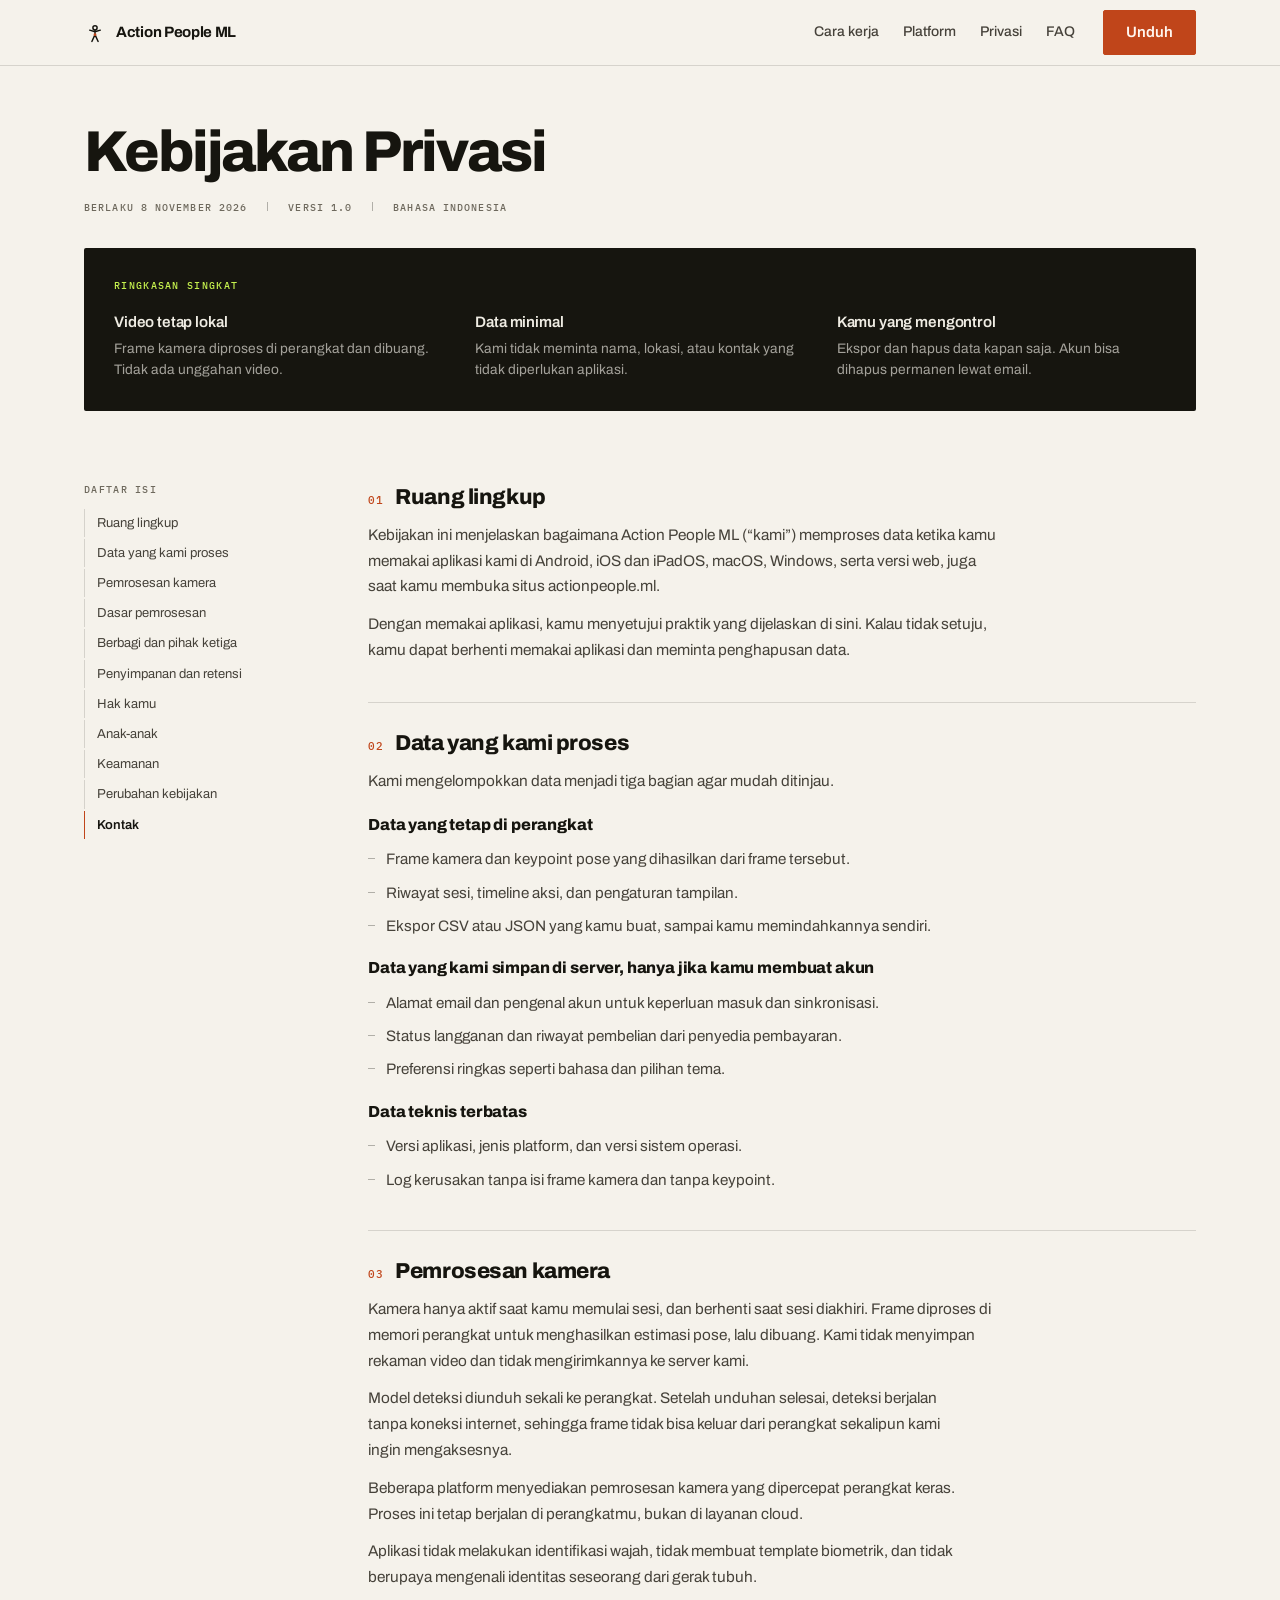
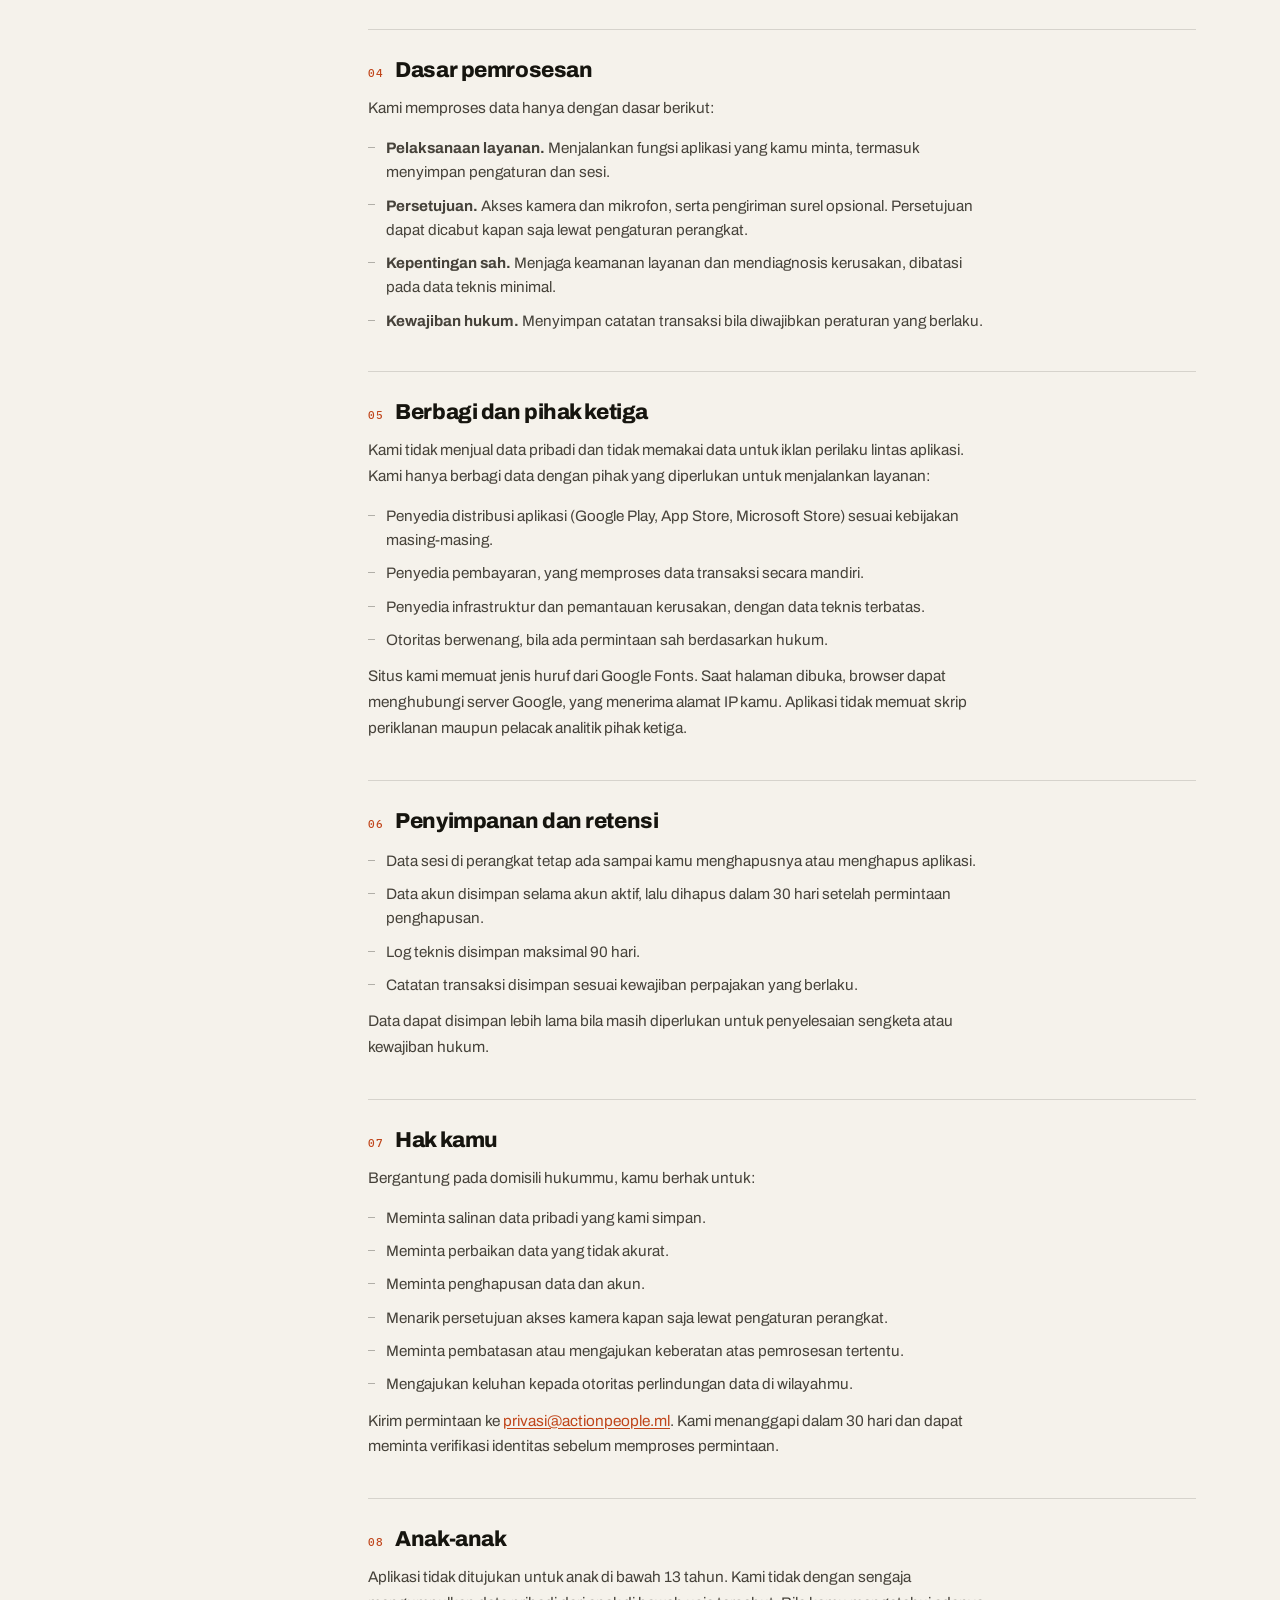
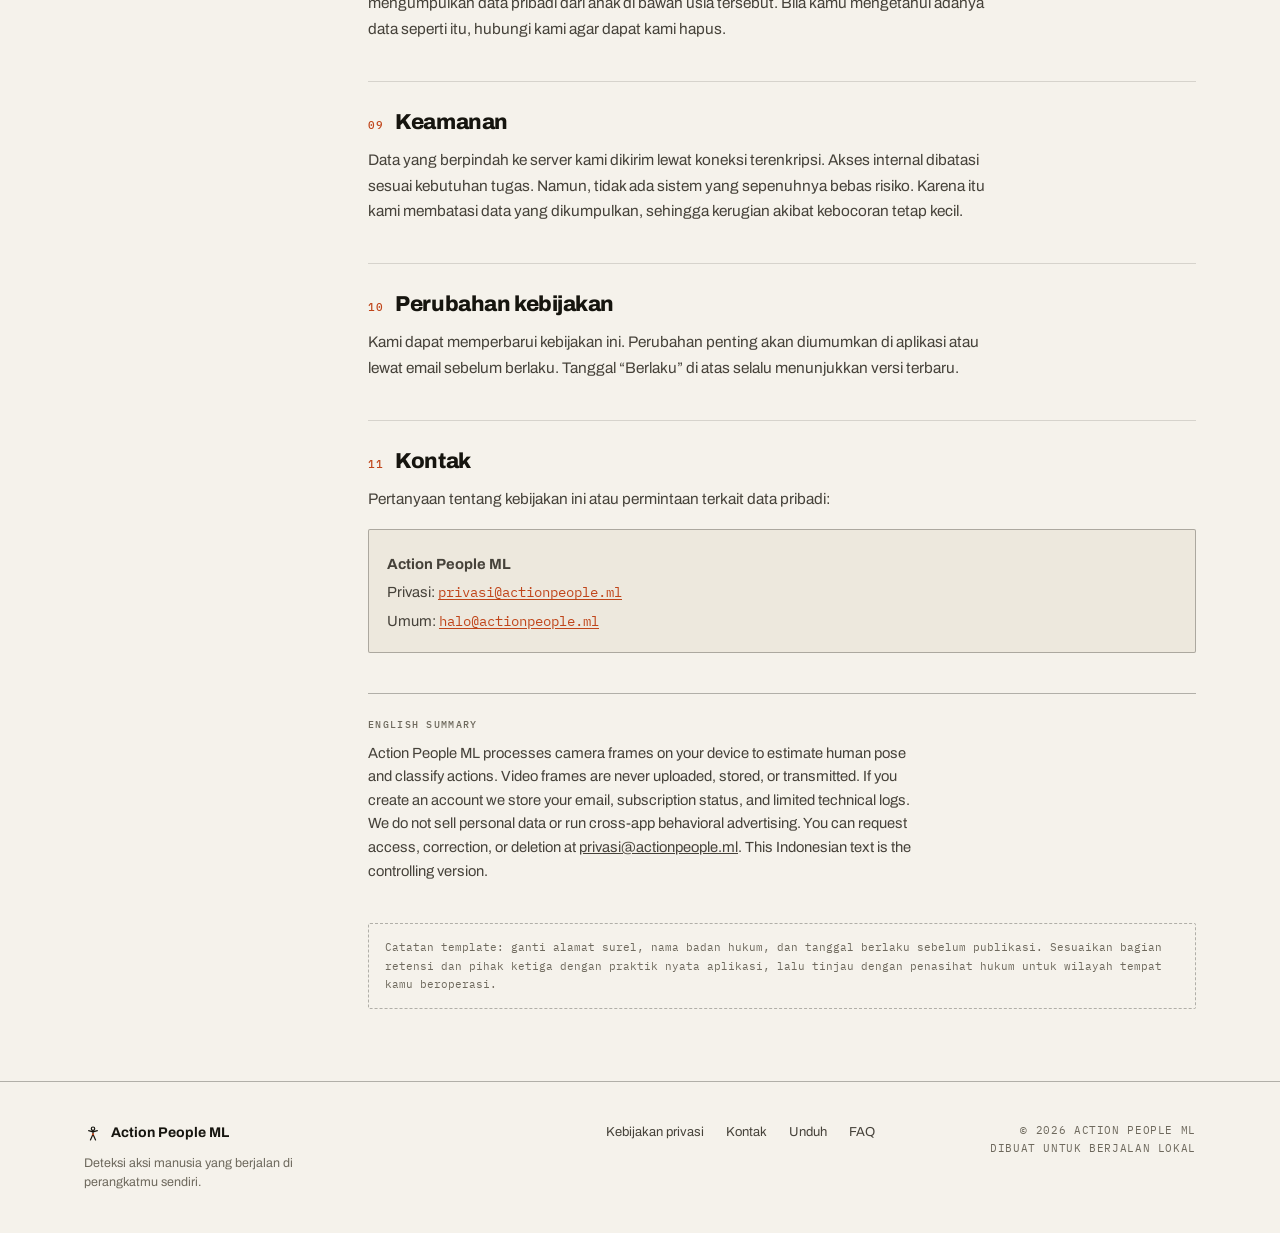
==== privacy.html @ 549099e1 "Add Action People ML landing page and privacy policy Static site with an interactive pose-detection " ====
<!DOCTYPE html>
<html lang="id">
<head>
<meta charset="utf-8">
<meta name="viewport" content="width=device-width, initial-scale=1, viewport-fit=cover">
<title>Kebijakan Privasi — Action People ML</title>
<meta name="description" content="Kebijakan privasi Action People ML: video kamera diproses di perangkat, tidak diunggah. Penjelasan lengkap data yang dikumpulkan, dasar pemrosesan, dan hak Anda.">
<meta name="theme-color" content="#f5f2eb">
<meta property="og:type" content="article">
<meta property="og:title" content="Kebijakan Privasi — Action People ML">
<meta property="og:description" content="Video kamera diproses di perangkat, tidak diunggah. Penjelasan lengkap data yang dikumpulkan dan hak Anda.">
<meta property="og:url" content="https://actionpeople.ml/privacy.html">
<link rel="icon" href="assets/mark.svg" type="image/svg+xml">
<link rel="preconnect" href="https://fonts.googleapis.com">
<link rel="preconnect" href="https://fonts.gstatic.com" crossorigin>
<link href="https://fonts.googleapis.com/css2?family=Archivo:wght@400;500;600;700;800&family=IBM+Plex+Mono:wght@400;500&display=swap" rel="stylesheet">
<link rel="stylesheet" href="assets/styles.css">
</head>
<body>

<a class="skip" href="#main">Lompat ke konten</a>

<header class="site-head">
  <div class="container head-inner">
    <a class="brand" href="./">
      <img src="assets/mark.svg" alt="" width="22" height="22">
      Action People ML
    </a>
    <nav class="site-nav" aria-label="Navigasi utama">
      <a href="index.html#cara-kerja">Cara kerja</a>
      <a href="index.html#platform">Platform</a>
      <a href="privacy.html" aria-current="page">Privasi</a>
      <a href="index.html#faq">FAQ</a>
    </nav>
    <a class="btn btn-primary head-cta" href="index.html#platform">Unduh</a>
  </div>
</header>

<main id="main">
  <div class="container doc">

    <div class="doc-head">
      <h1>Kebijakan Privasi</h1>
      <p class="doc-meta">
        <span>Berlaku 8 November 2026</span>
        <span>Versi 1.0</span>
        <span>Bahasa Indonesia</span>
      </p>
    </div>

    <div class="summary">
      <h2>Ringkasan singkat</h2>
      <ul>
        <li>
          <strong>Video tetap lokal</strong>
          <p>Frame kamera diproses di perangkat dan dibuang. Tidak ada unggahan video.</p>
        </li>
        <li>
          <strong>Data minimal</strong>
          <p>Kami tidak meminta nama, lokasi, atau kontak yang tidak diperlukan aplikasi.</p>
        </li>
        <li>
          <strong>Kamu yang mengontrol</strong>
          <p>Ekspor dan hapus data kapan saja. Akun bisa dihapus permanen lewat email.</p>
        </li>
      </ul>
    </div>

    <div class="doc-grid">

      <nav class="toc" aria-label="Daftar isi">
        <h2>Daftar isi</h2>
        <ol>
          <li><a href="#ruang-lingkup">Ruang lingkup</a></li>
          <li><a href="#data">Data yang kami proses</a></li>
          <li><a href="#kamera">Pemrosesan kamera</a></li>
          <li><a href="#dasar">Dasar pemrosesan</a></li>
          <li><a href="#berbagi">Berbagi dan pihak ketiga</a></li>
          <li><a href="#penyimpanan">Penyimpanan dan retensi</a></li>
          <li><a href="#hak">Hak kamu</a></li>
          <li><a href="#anak">Anak-anak</a></li>
          <li><a href="#keamanan">Keamanan</a></li>
          <li><a href="#perubahan">Perubahan kebijakan</a></li>
          <li><a href="#kontak">Kontak</a></li>
        </ol>
      </nav>

      <article class="policy">

        <section class="policy-sec" id="ruang-lingkup">
          <h2><span class="n">01</span> Ruang lingkup</h2>
          <p>
            Kebijakan ini menjelaskan bagaimana Action People ML (&ldquo;kami&rdquo;)
            memproses data ketika kamu memakai aplikasi kami di Android, iOS dan
            iPadOS, macOS, Windows, serta versi web, juga saat kamu membuka situs
            actionpeople.ml.
          </p>
          <p>
            Dengan memakai aplikasi, kamu menyetujui praktik yang dijelaskan di sini.
            Kalau tidak setuju, kamu dapat berhenti memakai aplikasi dan meminta
            penghapusan data.
          </p>
        </section>

        <section class="policy-sec" id="data">
          <h2><span class="n">02</span> Data yang kami proses</h2>
          <p>Kami mengelompokkan data menjadi tiga bagian agar mudah ditinjau.</p>

          <h3>Data yang tetap di perangkat</h3>
          <ul>
            <li>Frame kamera dan keypoint pose yang dihasilkan dari frame tersebut.</li>
            <li>Riwayat sesi, timeline aksi, dan pengaturan tampilan.</li>
            <li>Ekspor CSV atau JSON yang kamu buat, sampai kamu memindahkannya sendiri.</li>
          </ul>

          <h3>Data yang kami simpan di server, hanya jika kamu membuat akun</h3>
          <ul>
            <li>Alamat email dan pengenal akun untuk keperluan masuk dan sinkronisasi.</li>
            <li>Status langganan dan riwayat pembelian dari penyedia pembayaran.</li>
            <li>Preferensi ringkas seperti bahasa dan pilihan tema.</li>
          </ul>

          <h3>Data teknis terbatas</h3>
          <ul>
            <li>Versi aplikasi, jenis platform, dan versi sistem operasi.</li>
            <li>Log kerusakan tanpa isi frame kamera dan tanpa keypoint.</li>
          </ul>
        </section>

        <section class="policy-sec" id="kamera">
          <h2><span class="n">03</span> Pemrosesan kamera</h2>
          <p>
            Kamera hanya aktif saat kamu memulai sesi, dan berhenti saat sesi
            diakhiri. Frame diproses di memori perangkat untuk menghasilkan
            estimasi pose, lalu dibuang. Kami tidak menyimpan rekaman video dan
            tidak mengirimkannya ke server kami.
          </p>
          <p>
            Model deteksi diunduh sekali ke perangkat. Setelah unduhan selesai,
            deteksi berjalan tanpa koneksi internet, sehingga frame tidak bisa
            keluar dari perangkat sekalipun kami ingin mengaksesnya.
          </p>
          <p>
            Beberapa platform menyediakan pemrosesan kamera yang dipercepat
            perangkat keras. Proses ini tetap berjalan di perangkatmu, bukan di
            layanan cloud.
          </p>
          <p>
            Aplikasi tidak melakukan identifikasi wajah, tidak membuat template
            biometrik, dan tidak berupaya mengenali identitas seseorang dari gerak
            tubuh.
          </p>
        </section>

        <section class="policy-sec" id="dasar">
          <h2><span class="n">04</span> Dasar pemrosesan</h2>
          <p>Kami memproses data hanya dengan dasar berikut:</p>
          <ul>
            <li><strong>Pelaksanaan layanan.</strong> Menjalankan fungsi aplikasi yang kamu minta, termasuk menyimpan pengaturan dan sesi.</li>
            <li><strong>Persetujuan.</strong> Akses kamera dan mikrofon, serta pengiriman surel opsional. Persetujuan dapat dicabut kapan saja lewat pengaturan perangkat.</li>
            <li><strong>Kepentingan sah.</strong> Menjaga keamanan layanan dan mendiagnosis kerusakan, dibatasi pada data teknis minimal.</li>
            <li><strong>Kewajiban hukum.</strong> Menyimpan catatan transaksi bila diwajibkan peraturan yang berlaku.</li>
          </ul>
        </section>

        <section class="policy-sec" id="berbagi">
          <h2><span class="n">05</span> Berbagi dan pihak ketiga</h2>
          <p>
            Kami tidak menjual data pribadi dan tidak memakai data untuk iklan
            perilaku lintas aplikasi. Kami hanya berbagi data dengan pihak yang
            diperlukan untuk menjalankan layanan:
          </p>
          <ul>
            <li>Penyedia distribusi aplikasi (Google Play, App Store, Microsoft Store) sesuai kebijakan masing-masing.</li>
            <li>Penyedia pembayaran, yang memproses data transaksi secara mandiri.</li>
            <li>Penyedia infrastruktur dan pemantauan kerusakan, dengan data teknis terbatas.</li>
            <li>Otoritas berwenang, bila ada permintaan sah berdasarkan hukum.</li>
          </ul>
          <p>
            Situs kami memuat jenis huruf dari Google Fonts. Saat halaman dibuka,
            browser dapat menghubungi server Google, yang menerima alamat IP kamu.
            Aplikasi tidak memuat skrip periklanan maupun pelacak analitik pihak ketiga.
          </p>
        </section>

        <section class="policy-sec" id="penyimpanan">
          <h2><span class="n">06</span> Penyimpanan dan retensi</h2>
          <ul>
            <li>Data sesi di perangkat tetap ada sampai kamu menghapusnya atau menghapus aplikasi.</li>
            <li>Data akun disimpan selama akun aktif, lalu dihapus dalam 30 hari setelah permintaan penghapusan.</li>
            <li>Log teknis disimpan maksimal 90 hari.</li>
            <li>Catatan transaksi disimpan sesuai kewajiban perpajakan yang berlaku.</li>
          </ul>
          <p>
            Data dapat disimpan lebih lama bila masih diperlukan untuk penyelesaian
            sengketa atau kewajiban hukum.
          </p>
        </section>

        <section class="policy-sec" id="hak">
          <h2><span class="n">07</span> Hak kamu</h2>
          <p>Bergantung pada domisili hukummu, kamu berhak untuk:</p>
          <ul>
            <li>Meminta salinan data pribadi yang kami simpan.</li>
            <li>Meminta perbaikan data yang tidak akurat.</li>
            <li>Meminta penghapusan data dan akun.</li>
            <li>Menarik persetujuan akses kamera kapan saja lewat pengaturan perangkat.</li>
            <li>Meminta pembatasan atau mengajukan keberatan atas pemrosesan tertentu.</li>
            <li>Mengajukan keluhan kepada otoritas perlindungan data di wilayahmu.</li>
          </ul>
          <p>
            Kirim permintaan ke <a href="mailto:privasi@actionpeople.ml">privasi@actionpeople.ml</a>.
            Kami menanggapi dalam 30 hari dan dapat meminta verifikasi identitas
            sebelum memproses permintaan.
          </p>
        </section>

        <section class="policy-sec" id="anak">
          <h2><span class="n">08</span> Anak-anak</h2>
          <p>
            Aplikasi tidak ditujukan untuk anak di bawah 13 tahun. Kami tidak
            dengan sengaja mengumpulkan data pribadi dari anak di bawah usia
            tersebut. Bila kamu mengetahui adanya data seperti itu, hubungi kami
            agar dapat kami hapus.
          </p>
        </section>

        <section class="policy-sec" id="keamanan">
          <h2><span class="n">09</span> Keamanan</h2>
          <p>
            Data yang berpindah ke server kami dikirim lewat koneksi terenkripsi.
            Akses internal dibatasi sesuai kebutuhan tugas. Namun, tidak ada sistem
            yang sepenuhnya bebas risiko. Karena itu kami membatasi data yang
            dikumpulkan, sehingga kerugian akibat kebocoran tetap kecil.
          </p>
        </section>

        <section class="policy-sec" id="perubahan">
          <h2><span class="n">10</span> Perubahan kebijakan</h2>
          <p>
            Kami dapat memperbarui kebijakan ini. Perubahan penting akan
            diumumkan di aplikasi atau lewat email sebelum berlaku. Tanggal
            &ldquo;Berlaku&rdquo; di atas selalu menunjukkan versi terbaru.
          </p>
        </section>

        <section class="policy-sec" id="kontak">
          <h2><span class="n">11</span> Kontak</h2>
          <p>Pertanyaan tentang kebijakan ini atau permintaan terkait data pribadi:</p>
          <div class="contact-box">
            <p><strong>Action People ML</strong></p>
            <p>Privasi: <a href="mailto:privasi@actionpeople.ml">privasi@actionpeople.ml</a></p>
            <p>Umum: <a href="mailto:halo@actionpeople.ml">halo@actionpeople.ml</a></p>
          </div>
        </section>

        <div class="en-summary">
          <h2>English summary</h2>
          <p>
            Action People ML processes camera frames on your device to estimate
            human pose and classify actions. Video frames are never uploaded,
            stored, or transmitted. If you create an account we store your email,
            subscription status, and limited technical logs. We do not sell personal
            data or run cross-app behavioral advertising. You can request access,
            correction, or deletion at
            <a href="mailto:privasi@actionpeople.ml">privasi@actionpeople.ml</a>.
            This Indonesian text is the controlling version.
          </p>
        </div>

        <p class="doc-note">
          Catatan template: ganti alamat surel, nama badan hukum, dan tanggal
          berlaku sebelum publikasi. Sesuaikan bagian retensi dan pihak ketiga
          dengan praktik nyata aplikasi, lalu tinjau dengan penasihat hukum untuk
          wilayah tempat kamu beroperasi.
        </p>

      </article>
    </div>
  </div>
</main>

<footer class="site-foot">
  <div class="container foot-grid">
    <div>
      <a class="foot-brand" href="./">
        <img src="assets/mark.svg" alt="" width="18" height="18">
        Action People ML
      </a>
      <p class="foot-note">Deteksi aksi manusia yang berjalan di perangkatmu sendiri.</p>
    </div>

    <nav class="foot-links" aria-label="Navigasi kaki halaman">
      <a href="privacy.html">Kebijakan privasi</a>
      <a href="privacy.html#kontak">Kontak</a>
      <a href="index.html#platform">Unduh</a>
      <a href="index.html#faq">FAQ</a>
    </nav>

    <p class="foot-meta">
      &copy; <span id="year">2026</span> Action People ML<br>
      Dibuat untuk berjalan lokal
    </p>
  </div>
</footer>

<script>document.getElementById("year").textContent = new Date().getFullYear();</script>
<script src="assets/store-links.js"></script>
<script src="assets/app.js"></script>
</body>
</html>
---- assets/styles.css ----
:root {
  --paper: #f5f2eb;
  --paper-2: #ede8dd;
  --ink: #16150f;
  --ink-2: #46423a;
  --muted: #6e695d;
  --line: rgba(22, 21, 15, 0.14);
  --line-2: rgba(22, 21, 15, 0.3);
  --accent: #c0451a;
  --accent-hover: #a63a13;
  --on-accent: #fff6ef;
  --panel: #12120e;
  --panel-2: #191913;
  --panel-line: rgba(245, 242, 235, 0.16);
  --panel-text: #efece3;
  --panel-muted: rgba(239, 236, 227, 0.62);
  --lime: #c6f24e;
  --gutter: clamp(20px, 5vw, 64px);
  --radius: 2px;
  --sans: "Archivo", "Helvetica Neue", Arial, system-ui, sans-serif;
  --mono: "IBM Plex Mono", ui-monospace, SFMono-Regular, Menlo, monospace;
  --ease: cubic-bezier(0.16, 1, 0.3, 1);
  --head-h: 65px;
}

*,
*::before,
*::after {
  box-sizing: border-box;
}

* {
  margin: 0;
}

html {
  -webkit-text-size-adjust: 100%;
  scroll-behavior: smooth;
}

body {
  background: var(--paper);
  color: var(--ink);
  font-family: var(--sans);
  font-size: 16px;
  line-height: 1.55;
  -webkit-font-smoothing: antialiased;
  text-rendering: optimizeLegibility;
}

img,
svg {
  display: block;
  max-width: 100%;
}

a {
  color: inherit;
}

button {
  font: inherit;
  color: inherit;
  background: none;
  border: 0;
  cursor: pointer;
}

ul,
ol {
  list-style: none;
  padding: 0;
}

h1,
h2,
h3 {
  font-weight: 800;
  letter-spacing: -0.03em;
  line-height: 1.04;
  text-wrap: balance;
}

p {
  text-wrap: pretty;
}

:focus-visible {
  outline: 2px dashed var(--accent);
  outline-offset: 3px;
  border-radius: 1px;
}

::selection {
  background: var(--accent);
  color: var(--on-accent);
}

[id] {
  scroll-margin-top: calc(var(--head-h) + 24px);
}

.sr-only {
  position: absolute;
  width: 1px;
  height: 1px;
  padding: 0;
  overflow: hidden;
  clip: rect(0 0 0 0);
  white-space: nowrap;
  border: 0;
}

.mono {
  font-family: var(--mono);
}

.muted {
  color: var(--muted);
}

.container {
  width: 100%;
  max-width: 1240px;
  margin-inline: auto;
  padding-inline: var(--gutter);
}

.skip {
  position: absolute;
  left: 12px;
  top: -64px;
  z-index: 100;
  padding: 10px 14px;
  background: var(--ink);
  color: var(--paper);
  font: 500 12px/1 var(--mono);
  text-decoration: none;
  transition: top 0.2s var(--ease);
}

.skip:focus-visible {
  top: 12px;
  outline-color: var(--lime);
}

.site-head {
  position: sticky;
  top: 0;
  z-index: 40;
  background: rgba(245, 242, 235, 0.94);
  border-bottom: 1px solid var(--line);
  backdrop-filter: blur(10px);
}

.head-inner {
  display: flex;
  align-items: center;
  gap: 28px;
  min-height: var(--head-h);
}

.brand {
  display: inline-flex;
  align-items: center;
  gap: 10px;
  font-size: 15px;
  font-weight: 700;
  letter-spacing: -0.02em;
  text-decoration: none;
  white-space: nowrap;
}

.brand img,
.brand svg {
  width: 22px;
  height: 22px;
}

.site-nav {
  display: flex;
  align-items: center;
  gap: 24px;
  margin-left: auto;
}

.site-nav a {
  font-size: 14px;
  font-weight: 500;
  color: var(--ink-2);
  text-decoration: none;
  padding-block: 6px;
  border-bottom: 1px solid transparent;
  transition: color 0.18s var(--ease), border-color 0.18s var(--ease);
}

.site-nav a:hover {
  color: var(--ink);
  border-color: var(--ink);
}

.head-cta {
  font-size: 14px;
  padding: 10px 16px;
}

.btn {
  display: inline-flex;
  align-items: center;
  justify-content: center;
  gap: 10px;
  padding: 14px 22px;
  border: 1px solid transparent;
  border-radius: var(--radius);
  font: 600 15px/1 var(--sans);
  text-decoration: none;
  transition: background 0.18s var(--ease), color 0.18s var(--ease),
    border-color 0.18s var(--ease), transform 0.18s var(--ease);
}

.btn:active {
  transform: translateY(1px);
}

.btn-primary {
  background: var(--accent);
  border-color: var(--accent);
  color: var(--on-accent);
}

.btn-primary:hover {
  background: var(--accent-hover);
  border-color: var(--accent-hover);
}

.btn-ghost {
  border-color: var(--line-2);
  color: var(--ink);
}

.btn-ghost:hover {
  border-color: var(--ink);
  background: rgba(22, 21, 15, 0.04);
}

.btn-ghost-inv {
  border-color: rgba(245, 242, 235, 0.32);
  color: var(--panel-text);
}

.btn-ghost-inv:hover {
  border-color: var(--panel-text);
  background: rgba(245, 242, 235, 0.08);
}

.btn-lg {
  padding: 16px 26px;
}

.hero {
  position: relative;
  padding-block: clamp(28px, 3.4vw, 44px) clamp(64px, 9vw, 116px);
  overflow: hidden;
}

.hero::before {
  content: "";
  position: absolute;
  inset: 0 0 auto;
  height: 560px;
  pointer-events: none;
  background-image: linear-gradient(to right, var(--line) 1px, transparent 1px),
    linear-gradient(to bottom, var(--line) 1px, transparent 1px);
  background-size: 36px 36px;
  opacity: 0.55;
  -webkit-mask-image: linear-gradient(to bottom, #000 8%, transparent 92%);
  mask-image: linear-gradient(to bottom, #000 8%, transparent 92%);
}

.hero > .container {
  position: relative;
  z-index: 1;
}

.spec {
  display: flex;
  flex-wrap: wrap;
  gap: 6px 18px;
  padding-bottom: 16px;
  margin-bottom: clamp(28px, 4vw, 48px);
  border-bottom: 1px solid var(--line-2);
  font: 500 10.5px/1.6 var(--mono);
  letter-spacing: 0.13em;
  text-transform: uppercase;
  color: var(--muted);
}

.spec span {
  display: inline-flex;
  align-items: center;
  gap: 18px;
}

.spec span + span::before {
  content: "";
  width: 1px;
  height: 10px;
  background: var(--line-2);
}

.hero-grid {
  display: grid;
  grid-template-columns: minmax(0, 1.04fr) minmax(0, 0.96fr);
  gap: clamp(32px, 5vw, 72px);
  align-items: start;
}

.hero-copy h1 {
  font-size: clamp(2.15rem, 5.1vw, 3.85rem);
  line-height: 1.02;
  letter-spacing: -0.035em;
  max-width: 15ch;
}

.hero-copy h1 .accent {
  color: var(--accent);
}

.lede {
  margin-top: 26px;
  max-width: 44ch;
  font-size: 1.06rem;
  line-height: 1.6;
  color: var(--ink-2);
}

.hero-actions {
  display: flex;
  flex-wrap: wrap;
  gap: 12px;
  margin-top: 32px;
}

.hero-facts {
  display: grid;
  grid-template-columns: repeat(3, minmax(0, 1fr));
  gap: 16px;
  margin-top: 44px;
  padding-top: 18px;
  border-top: 1px solid var(--line-2);
}

.hero-facts dt {
  font: 500 10px/1.4 var(--mono);
  letter-spacing: 0.12em;
  text-transform: uppercase;
  color: var(--muted);
}

.hero-facts dd {
  margin: 7px 0 0;
  font: 500 13px/1.3 var(--mono);
  color: var(--ink);
}

.demo {
  position: relative;
}

.demo-controls {
  display: flex;
  flex-wrap: wrap;
  align-items: center;
  gap: 10px 14px;
  margin-bottom: 14px;
}

.demo-controls > span {
  font-size: 10px;
  font-weight: 500;
  letter-spacing: 0.12em;
  text-transform: uppercase;
  color: var(--muted);
}

.seg {
  display: flex;
  border: 1px solid var(--line-2);
  border-radius: var(--radius);
  overflow: hidden;
  background: var(--paper-2);
}

.seg button {
  padding: 8px 11px;
  border-right: 1px solid var(--line-2);
  font: 500 11.5px/1 var(--mono);
  color: var(--ink-2);
  transition: background 0.16s var(--ease), color 0.16s var(--ease);
}

.seg button:last-child {
  border-right: 0;
}

.seg button:hover {
  background: rgba(22, 21, 15, 0.06);
  color: var(--ink);
}

.seg button[aria-pressed="true"] {
  background: var(--ink);
  color: var(--paper);
}

.seg button[aria-pressed="true"]:hover {
  background: var(--ink);
  color: var(--paper);
}

.detector {
  margin: 0;
  background: var(--panel);
  border: 1px solid var(--ink);
  border-radius: var(--radius);
  box-shadow: 12px 12px 0 rgba(22, 21, 15, 0.92);
  color: var(--panel-text);
  overflow: hidden;
}

.detector :focus-visible {
  outline-color: var(--lime);
}

.detector-head {
  display: flex;
  align-items: center;
  justify-content: space-between;
  gap: 12px;
  padding: 10px 12px;
  border-bottom: 1px solid var(--panel-line);
  font: 500 10px/1 var(--mono);
  letter-spacing: 0.07em;
  color: var(--panel-muted);
}

.live {
  display: inline-flex;
  align-items: center;
  gap: 6px;
  color: var(--lime);
}

.live i {
  width: 6px;
  height: 6px;
  border-radius: 50%;
  background: var(--lime);
  animation: live 2.6s var(--ease) infinite;
}

@keyframes live {
  0%,
  100% {
    opacity: 1;
    box-shadow: 0 0 0 0 rgba(198, 242, 78, 0.5);
  }
  50% {
    opacity: 0.55;
    box-shadow: 0 0 0 4px rgba(198, 242, 78, 0);
  }
}

.stage {
  position: relative;
  aspect-ratio: 16 / 9;
  background: #0b0b08;
  overflow: hidden;
}

.stage svg {
  width: 100%;
  height: 100%;
}

.stage text {
  font-family: var(--mono);
}

.corners {
  position: absolute;
  inset: 12px;
  pointer-events: none;
}

.corners::before,
.corners::after {
  content: "";
  position: absolute;
  width: 14px;
  height: 14px;
  border: 1px solid rgba(245, 242, 235, 0.32);
}

.corners::before {
  top: 0;
  left: 0;
  border-right: 0;
  border-bottom: 0;
}

.corners::after {
  bottom: 0;
  right: 0;
  border-left: 0;
  border-top: 0;
}

.scan {
  position: absolute;
  inset: 0;
  pointer-events: none;
  background: linear-gradient(
    to bottom,
    transparent 49.4%,
    rgba(198, 242, 78, 0.45) 50%,
    transparent 50.6%
  );
  transform: translateY(-100%);
  animation: scan 6s linear infinite;
}

@keyframes scan {
  to {
    transform: translateY(100%);
  }
}

.stage-time {
  position: absolute;
  right: 10px;
  bottom: 8px;
  font-size: 9.5px;
  letter-spacing: 0.06em;
  color: rgba(245, 242, 235, 0.5);
}

.pose-line {
  stroke: var(--lime);
  stroke-width: 0.55;
  stroke-linecap: round;
  opacity: 0.92;
}

.joint {
  fill: var(--lime);
  stroke: #0b0b08;
  stroke-width: 0.5;
  animation: joint 3.2s var(--ease) infinite;
}

@keyframes joint {
  0%,
  100% {
    opacity: 1;
  }
  50% {
    opacity: 0.62;
  }
}

.bbox {
  fill: none;
  stroke: rgba(245, 242, 235, 0.42);
  stroke-width: 0.35;
  stroke-dasharray: 2 1.6;
}

.chip-bg {
  fill: var(--lime);
}

.chip-tx {
  fill: #12120e;
  font-size: 3.05px;
  font-weight: 500;
  letter-spacing: 0.04em;
}

.detector-body {
  display: grid;
  grid-template-columns: 1.12fr 0.88fr;
  border-top: 1px solid var(--panel-line);
}

.dist {
  padding: 12px;
}

.dist > p,
.log > p {
  font-size: 9.5px;
  letter-spacing: 0.11em;
  text-transform: uppercase;
  color: var(--panel-muted);
  margin-bottom: 8px;
}

.dist ul {
  display: grid;
  gap: 5px;
}

.dist li {
  display: grid;
  grid-template-columns: 72px minmax(0, 1fr) 32px;
  align-items: center;
  gap: 8px;
  font: 400 10.5px/1 var(--mono);
  color: rgba(239, 236, 227, 0.82);
}

.d-bar {
  height: 4px;
  background: rgba(245, 242, 235, 0.12);
  border-radius: 1px;
  overflow: hidden;
}

.d-bar i {
  display: block;
  height: 100%;
  background: var(--lime);
  border-radius: 1px;
  transition: width 0.45s var(--ease);
}

.d-val {
  text-align: right;
  color: var(--panel-muted);
}

.log {
  padding: 12px;
  border-left: 1px solid var(--panel-line);
}

.log ol {
  display: grid;
}

.log li {
  display: grid;
  grid-template-columns: 42px minmax(0, 1fr) auto;
  gap: 8px;
  padding-block: 6px;
  border-bottom: 1px solid rgba(245, 242, 235, 0.07);
  font: 400 10px/1.3 var(--mono);
  color: var(--panel-muted);
}

.log li:last-child {
  border-bottom: 0;
}

.log li:first-child {
  color: var(--panel-text);
}

.log li:first-child .t {
  color: var(--lime);
}

.log .ev {
  color: var(--panel-text);
}

.detector-foot {
  display: flex;
  flex-wrap: wrap;
  justify-content: space-between;
  gap: 6px 14px;
  padding: 9px 12px;
  border-top: 1px solid var(--panel-line);
  font: 400 9.5px/1.3 var(--mono);
  letter-spacing: 0.06em;
  text-transform: uppercase;
  color: var(--panel-muted);
}

.section {
  padding-block: clamp(56px, 8vw, 104px);
  border-top: 1px solid var(--line);
}

.kicker {
  display: flex;
  align-items: baseline;
  gap: 10px;
  margin-bottom: 18px;
  font: 500 10.5px/1.4 var(--mono);
  letter-spacing: 0.13em;
  text-transform: uppercase;
  color: var(--muted);
}

.kicker .n {
  color: var(--accent);
}

h2 {
  font-size: clamp(1.75rem, 3.4vw, 2.6rem);
  max-width: 22ch;
}

.split {
  display: grid;
  grid-template-columns: minmax(0, 0.82fr) minmax(0, 1.18fr);
  gap: clamp(32px, 5vw, 80px);
  align-items: start;
}

.split-head {
  position: sticky;
  top: calc(var(--head-h) + 28px);
}

.split-head p:not(.kicker) {
  margin-top: 18px;
  max-width: 36ch;
  color: var(--ink-2);
}

.rows {
  border-top: 1px solid var(--line-2);
}

.rows li {
  display: grid;
  grid-template-columns: minmax(0, 1fr) auto;
  gap: 6px 28px;
  padding-block: 24px;
  border-bottom: 1px solid var(--line);
}

.row-id {
  grid-column: 1 / -1;
  font: 500 10px/1.4 var(--mono);
  letter-spacing: 0.1em;
  text-transform: uppercase;
  color: var(--muted);
}

.rows h3 {
  font-size: 1.08rem;
  letter-spacing: -0.02em;
  line-height: 1.25;
}

.rows p {
  grid-column: 1 / 2;
  max-width: 52ch;
  font-size: 0.95rem;
  color: var(--ink-2);
}

.row-stat {
  grid-column: 2 / 3;
  grid-row: 2 / 4;
  align-self: start;
  justify-self: end;
  padding: 6px 9px;
  border: 1px solid var(--line-2);
  border-radius: var(--radius);
  font: 500 12px/1.2 var(--mono);
  white-space: nowrap;
  color: var(--ink);
}

.steps {
  display: grid;
  grid-template-columns: repeat(3, minmax(0, 1fr));
  margin-top: 40px;
  border-top: 1px solid var(--line-2);
}

.steps li {
  padding: 24px 28px 0 0;
  border-right: 1px solid var(--line);
}

.steps li:last-child {
  padding-right: 0;
  border-right: 0;
}

.steps .n {
  display: block;
  margin-bottom: 16px;
  font: 500 11px/1 var(--mono);
  letter-spacing: 0.12em;
  color: var(--accent);
}

.steps h3 {
  font-size: 1.15rem;
  line-height: 1.25;
  letter-spacing: -0.02em;
}

.steps p {
  margin-top: 10px;
  max-width: 34ch;
  font-size: 0.94rem;
  color: var(--ink-2);
}

.usecases {
  background: var(--paper-2);
  border-top: 1px solid var(--line);
  border-bottom: 1px solid var(--line);
}

.usecases .container {
  display: flex;
  flex-wrap: wrap;
  align-items: baseline;
  gap: 10px 36px;
  padding-block: 20px;
}

.usecases .label {
  font: 500 10px/1.4 var(--mono);
  letter-spacing: 0.13em;
  text-transform: uppercase;
  color: var(--muted);
}

.usecases ul {
  display: flex;
  flex-wrap: wrap;
  gap: 8px 32px;
}

.usecases li {
  font-size: 0.98rem;
  font-weight: 600;
  letter-spacing: -0.01em;
}

.platform-head {
  display: flex;
  flex-wrap: wrap;
  align-items: end;
  justify-content: space-between;
  gap: 18px 40px;
  margin-bottom: 36px;
}

.platform-head p {
  max-width: 40ch;
  color: var(--ink-2);
  font-size: 0.98rem;
}

.platform-table {
  width: 100%;
  border-collapse: collapse;
  text-align: left;
}

.platform-table th {
  padding: 0 16px 12px 0;
  border-bottom: 1px solid var(--line-2);
  font: 500 10px/1.4 var(--mono);
  letter-spacing: 0.12em;
  text-transform: uppercase;
  color: var(--muted);
  font-weight: 500;
}

.platform-table th:last-child {
  text-align: right;
  padding-right: 0;
}

.platform-table td {
  padding: 18px 16px 18px 0;
  border-bottom: 1px solid var(--line);
  vertical-align: middle;
}

.platform-table td:last-child {
  padding-right: 0;
  text-align: right;
}

.platform-table tr {
  transition: background 0.2s var(--ease);
}

.platform-table tbody tr:hover {
  background: rgba(22, 21, 15, 0.035);
}

.platform-cell {
  display: flex;
  align-items: center;
  gap: 13px;
}

.platform-icon {
  display: grid;
  place-items: center;
  flex: 0 0 auto;
  width: 34px;
  height: 34px;
  border: 1px solid var(--line-2);
  border-radius: var(--radius);
  background: var(--paper-2);
  color: var(--ink);
}

.platform-icon svg {
  width: 18px;
  height: 18px;
}

.platform-name strong {
  display: block;
  font-size: 1rem;
  font-weight: 700;
  letter-spacing: -0.015em;
}

.platform-name span {
  display: block;
  margin-top: 2px;
  font: 400 10.5px/1.4 var(--mono);
  letter-spacing: 0.05em;
  text-transform: uppercase;
  color: var(--muted);
}

.sys,
.size {
  font: 400 12px/1.5 var(--mono);
  color: var(--ink-2);
  white-space: nowrap;
}

.tag-now {
  display: inline-block;
  margin-left: 8px;
  padding: 3px 6px;
  border-radius: var(--radius);
  background: var(--ink);
  color: var(--paper);
  font: 500 9px/1 var(--mono);
  letter-spacing: 0.1em;
  text-transform: uppercase;
  vertical-align: 2px;
}

.get {
  display: inline-flex;
  align-items: center;
  gap: 7px;
  font: 600 13px/1 var(--sans);
  color: var(--accent);
  text-decoration: none;
  border-bottom: 1px solid transparent;
  padding-bottom: 2px;
  white-space: nowrap;
}

.get:hover {
  border-color: var(--accent);
}

.get span {
  font-family: var(--mono);
  font-weight: 400;
}

.table-note {
  margin-top: 18px;
  font: 400 11px/1.6 var(--mono);
  color: var(--muted);
}

.band {
  padding-block: clamp(56px, 8vw, 96px);
  background: var(--ink);
  color: var(--panel-text);
}

.band-grid {
  display: grid;
  grid-template-columns: minmax(0, 1.08fr) minmax(0, 0.92fr);
  gap: clamp(32px, 5vw, 72px);
  align-items: start;
}

.band .kicker {
  color: rgba(239, 236, 227, 0.6);
}

.band .kicker .n {
  color: var(--lime);
}

.band h2 {
  color: #f7f4ec;
  font-size: clamp(1.9rem, 4.2vw, 3.15rem);
  max-width: 15ch;
}

.band p {
  margin-top: 20px;
  max-width: 46ch;
  color: rgba(245, 242, 235, 0.72);
  font-size: 1rem;
}

.checks {
  margin-top: 4px;
  border-top: 1px solid rgba(245, 242, 235, 0.16);
}

.checks li {
  display: flex;
  align-items: flex-start;
  gap: 12px;
  padding-block: 14px;
  border-bottom: 1px solid rgba(245, 242, 235, 0.16);
  font-size: 0.95rem;
  color: rgba(245, 242, 235, 0.88);
}

.checks svg {
  flex: 0 0 auto;
  width: 16px;
  height: 16px;
  margin-top: 2px;
  color: var(--lime);
}

.band-actions {
  display: flex;
  flex-wrap: wrap;
  gap: 12px;
  margin-top: 28px;
}

.faq-list {
  margin-top: 8px;
  border-top: 1px solid var(--line-2);
}

.faq-list details {
  border-bottom: 1px solid var(--line);
}

.faq-list summary {
  display: flex;
  align-items: baseline;
  justify-content: space-between;
  gap: 24px;
  padding-block: 20px;
  font-size: 1.02rem;
  font-weight: 600;
  letter-spacing: -0.015em;
  cursor: pointer;
  list-style: none;
}

.faq-list summary::-webkit-details-marker {
  display: none;
}

.faq-list summary::after {
  content: "+";
  flex: 0 0 auto;
  font: 400 18px/1 var(--mono);
  color: var(--accent);
  transition: transform 0.2s var(--ease);
}

.faq-list details[open] summary::after {
  content: "\2212";
}

.faq-list details p {
  max-width: 62ch;
  padding-bottom: 22px;
  color: var(--ink-2);
  font-size: 0.95rem;
}

.faq-grid {
  display: grid;
  grid-template-columns: minmax(0, 0.7fr) minmax(0, 1.3fr);
  gap: clamp(28px, 5vw, 72px);
  align-items: start;
}

.faq-grid h2 {
  max-width: 14ch;
}

.faq-grid .kicker + p {
  margin-top: 16px;
  color: var(--ink-2);
  max-width: 32ch;
  font-size: 0.95rem;
}

.site-foot {
  padding-block: 40px;
  border-top: 1px solid var(--line-2);
}

.foot-grid {
  display: grid;
  grid-template-columns: minmax(0, 1.4fr) minmax(0, 1fr) auto;
  gap: 24px 40px;
  align-items: start;
}

.foot-brand {
  display: flex;
  align-items: center;
  gap: 9px;
  font-size: 14px;
  font-weight: 700;
  text-decoration: none;
}

.foot-brand img {
  width: 18px;
  height: 18px;
}

.foot-note {
  margin-top: 10px;
  max-width: 30ch;
  font-size: 12.5px;
  color: var(--muted);
}

.foot-links {
  display: flex;
  flex-wrap: wrap;
  gap: 8px 22px;
  font-size: 13px;
}

.foot-links a {
  color: var(--ink-2);
  text-decoration: none;
  border-bottom: 1px solid transparent;
  padding-bottom: 2px;
}

.foot-links a:hover {
  color: var(--ink);
  border-color: var(--ink);
}

.foot-meta {
  text-align: right;
  font: 400 10.5px/1.7 var(--mono);
  letter-spacing: 0.06em;
  color: var(--muted);
  text-transform: uppercase;
  white-space: nowrap;
}

.doc {
  padding-block: clamp(32px, 5vw, 56px) 0;
}

.doc-head h1 {
  font-size: clamp(2.1rem, 5vw, 3.6rem);
  letter-spacing: -0.035em;
  max-width: 18ch;
}

.doc-meta {
  display: flex;
  flex-wrap: wrap;
  gap: 6px 20px;
  margin-top: 18px;
  font: 500 10px/1.6 var(--mono);
  letter-spacing: 0.11em;
  text-transform: uppercase;
  color: var(--muted);
}

.doc-meta span + span::before {
  content: "";
  display: inline-block;
  width: 1px;
  height: 9px;
  margin-right: 20px;
  background: var(--line-2);
}

.summary {
  margin-top: 32px;
  padding: clamp(20px, 3vw, 30px);
  background: var(--ink);
  color: var(--panel-text);
  border-radius: var(--radius);
}

.summary h2 {
  font: 500 10px/1.5 var(--mono);
  letter-spacing: 0.13em;
  text-transform: uppercase;
  color: var(--lime);
  max-width: none;
}

.summary ul {
  display: grid;
  grid-template-columns: repeat(3, minmax(0, 1fr));
  gap: 18px 32px;
  margin-top: 18px;
}

.summary strong {
  display: block;
  font-size: 0.95rem;
  font-weight: 600;
  letter-spacing: -0.01em;
}

.summary p {
  margin-top: 5px;
  font-size: 0.86rem;
  line-height: 1.5;
  color: rgba(239, 236, 227, 0.66);
}

.doc-grid {
  display: grid;
  grid-template-columns: 220px minmax(0, 1fr);
  gap: clamp(32px, 5vw, 72px);
  padding-block: clamp(40px, 6vw, 72px);
  align-items: start;
}

.toc {
  position: sticky;
  top: calc(var(--head-h) + 24px);
}

.toc h2 {
  margin-bottom: 12px;
  font: 500 10px/1.4 var(--mono);
  letter-spacing: 0.13em;
  text-transform: uppercase;
  color: var(--muted);
  max-width: none;
}

.toc ol {
  display: grid;
  gap: 2px;
}

.toc a {
  display: block;
  padding: 5px 0 5px 12px;
  border-left: 1px solid var(--line);
  font-size: 13px;
  line-height: 1.4;
  color: var(--ink-2);
  text-decoration: none;
  transition: color 0.16s var(--ease), border-color 0.16s var(--ease);
}

.toc a:hover {
  color: var(--ink);
  border-color: var(--line-2);
}

.toc a[aria-current="true"] {
  color: var(--ink);
  font-weight: 600;
  border-color: var(--accent);
}

.policy {
  min-width: 0;
}

.policy-sec {
  padding-top: 26px;
  margin-top: 38px;
  border-top: 1px solid var(--line);
}

.policy-sec:first-child {
  padding-top: 0;
  margin-top: 0;
  border-top: 0;
}

.policy-sec h2 {
  display: flex;
  align-items: baseline;
  gap: 12px;
  font-size: clamp(1.15rem, 2vw, 1.35rem);
  letter-spacing: -0.02em;
  line-height: 1.3;
  max-width: 40ch;
}

.policy-sec h2 .n {
  flex: 0 0 auto;
  font: 500 10.5px/1 var(--mono);
  letter-spacing: 0.06em;
  color: var(--accent);
}

.policy-sec h3 {
  margin-top: 22px;
  font-size: 1rem;
  letter-spacing: -0.01em;
}

.policy-sec p {
  margin-top: 12px;
  max-width: 70ch;
  color: var(--ink-2);
  font-size: 0.96rem;
  line-height: 1.68;
}

.policy-sec ul {
  display: grid;
  gap: 9px;
  margin-top: 14px;
  max-width: 70ch;
}

.policy-sec ul li {
  position: relative;
  padding-left: 18px;
  color: var(--ink-2);
  font-size: 0.95rem;
  line-height: 1.6;
}

.policy-sec ul li::before {
  content: "";
  position: absolute;
  left: 0;
  top: 0.72em;
  width: 7px;
  height: 1px;
  background: var(--line-2);
}

.policy-sec a {
  color: var(--accent);
  text-decoration: underline;
  text-underline-offset: 2px;
}

.contact-box {
  margin-top: 16px;
  padding: 18px;
  border: 1px solid var(--line-2);
  border-radius: var(--radius);
  background: var(--paper-2);
}

.contact-box p {
  margin-top: 4px;
  font-size: 0.92rem;
}

.contact-box a {
  font-family: var(--mono);
  font-size: 0.9rem;
}

.doc-note {
  margin-top: 40px;
  padding: 14px 16px;
  border: 1px dashed var(--line-2);
  border-radius: var(--radius);
  font: 400 11px/1.7 var(--mono);
  color: var(--muted);
}

.en-summary {
  margin-top: 40px;
  padding-top: 24px;
  border-top: 1px solid var(--line-2);
}

.en-summary h2 {
  font: 500 10px/1.4 var(--mono);
  letter-spacing: 0.13em;
  text-transform: uppercase;
  color: var(--muted);
  max-width: none;
}

.en-summary p {
  margin-top: 10px;
  max-width: 70ch;
  color: var(--ink-2);
  font-size: 0.92rem;
  line-height: 1.6;
}

html.js .reveal {
  opacity: 0;
  transform: translateY(12px);
  transition: opacity 0.6s var(--ease), transform 0.6s var(--ease);
}

html.js .reveal.in {
  opacity: 1;
  transform: none;
}

@media (max-width: 980px) {
  .hero-grid,
  .band-grid,
  .split,
  .faq-grid {
    grid-template-columns: minmax(0, 1fr);
  }

  .hero-copy h1 {
    max-width: 18ch;
  }

  .split-head {
    position: static;
  }

  .faq-grid h2,
  .faq-grid .kicker + p {
    max-width: 40ch;
  }
}

@media (max-width: 860px) {
  .doc-grid {
    grid-template-columns: minmax(0, 1fr);
  }

  .toc {
    position: static;
    padding-bottom: 18px;
    border-bottom: 1px solid var(--line-2);
  }

  .toc ol {
    grid-template-columns: repeat(2, minmax(0, 1fr));
    gap: 0 20px;
  }

  .summary ul {
    grid-template-columns: minmax(0, 1fr);
  }
}

@media (max-width: 800px) {
  .steps {
    grid-template-columns: minmax(0, 1fr);
    border-top: 0;
  }

  .steps li {
    padding: 20px 0;
    border-right: 0;
    border-top: 1px solid var(--line);
  }

  .steps h3,
  .steps p {
    max-width: 42ch;
  }
}

@media (max-width: 760px) {
  .site-nav {
    display: none;
  }

  .head-cta {
    margin-left: auto;
  }

  .foot-grid {
    grid-template-columns: minmax(0, 1fr);
  }

  .foot-meta {
    text-align: left;
    white-space: normal;
  }
}

@media (max-width: 720px) {
  .hero-actions .btn {
    width: 100%;
  }

  .detector {
    box-shadow: 6px 6px 0 rgba(22, 21, 15, 0.92);
  }

  .detector-body {
    grid-template-columns: minmax(0, 1fr);
  }

  .log {
    border-left: 0;
    border-top: 1px solid var(--panel-line);
  }

  .platform-table thead {
    display: none;
  }

  .platform-table tbody tr {
    display: grid;
    grid-template-columns: minmax(0, 1fr) auto;
    gap: 4px 14px;
    padding-block: 16px;
    border-bottom: 1px solid var(--line);
  }

  .platform-table td {
    padding: 0;
    border: 0;
  }

  .platform-table td.size {
    display: none;
  }

  .platform-table td.sys {
    grid-column: 1 / 2;
    grid-row: 2 / 3;
    white-space: normal;
    font-size: 11.5px;
  }

  .platform-table td.action {
    grid-column: 2 / 3;
    grid-row: 1 / 3;
    align-self: center;
  }

  .platform-cell {
    gap: 11px;
  }

  .row-stat {
    grid-row: 2 / 3;
    grid-column: 2 / 3;
    align-self: start;
  }

  .rows p {
    grid-column: 1 / 2;
  }
}

@media (max-width: 520px) {
  .hero-facts {
    grid-template-columns: repeat(2, minmax(0, 1fr));
    gap: 14px;
  }

  .spec {
    font-size: 9.5px;
    letter-spacing: 0.1em;
    gap: 4px 12px;
  }

  .spec span + span::before {
    display: none;
  }

  .seg {
    width: 100%;
  }

  .seg button {
    flex: 1 1 0;
    padding: 9px 4px;
    font-size: 10.5px;
  }

  .toc ol {
    grid-template-columns: minmax(0, 1fr);
  }

  .doc-meta span + span::before {
    display: none;
  }

  .rows li {
    grid-template-columns: minmax(0, 1fr);
  }

  .row-stat {
    grid-column: 1 / 2;
    justify-self: start;
    grid-row: auto;
  }
}

@media (prefers-reduced-motion: reduce) {
  html {
    scroll-behavior: auto;
  }

  *,
  *::before,
  *::after {
    animation-duration: 0.001ms !important;
    animation-iteration-count: 1 !important;
    transition-duration: 0.001ms !important;
  }

  .scan {
    display: none;
  }

  html.js .reveal {
    opacity: 1;
    transform: none;
  }
}

@media print {
  .site-head,
  .site-foot,
  .skip,
  .toc,
  .doc-note,
  .summary .summary-hint {
    display: none;
  }

  body {
    background: #fff;
    color: #000;
  }

  .summary {
    background: #fff;
    color: #000;
    border: 1px solid #999;
  }

  .summary p,
  .summary h2 {
    color: #333;
  }

  .doc-grid {
    display: block;
    padding-block: 16px;
  }

  .policy-sec {
    break-inside: avoid;
  }

  a {
    text-decoration: underline;
  }
}
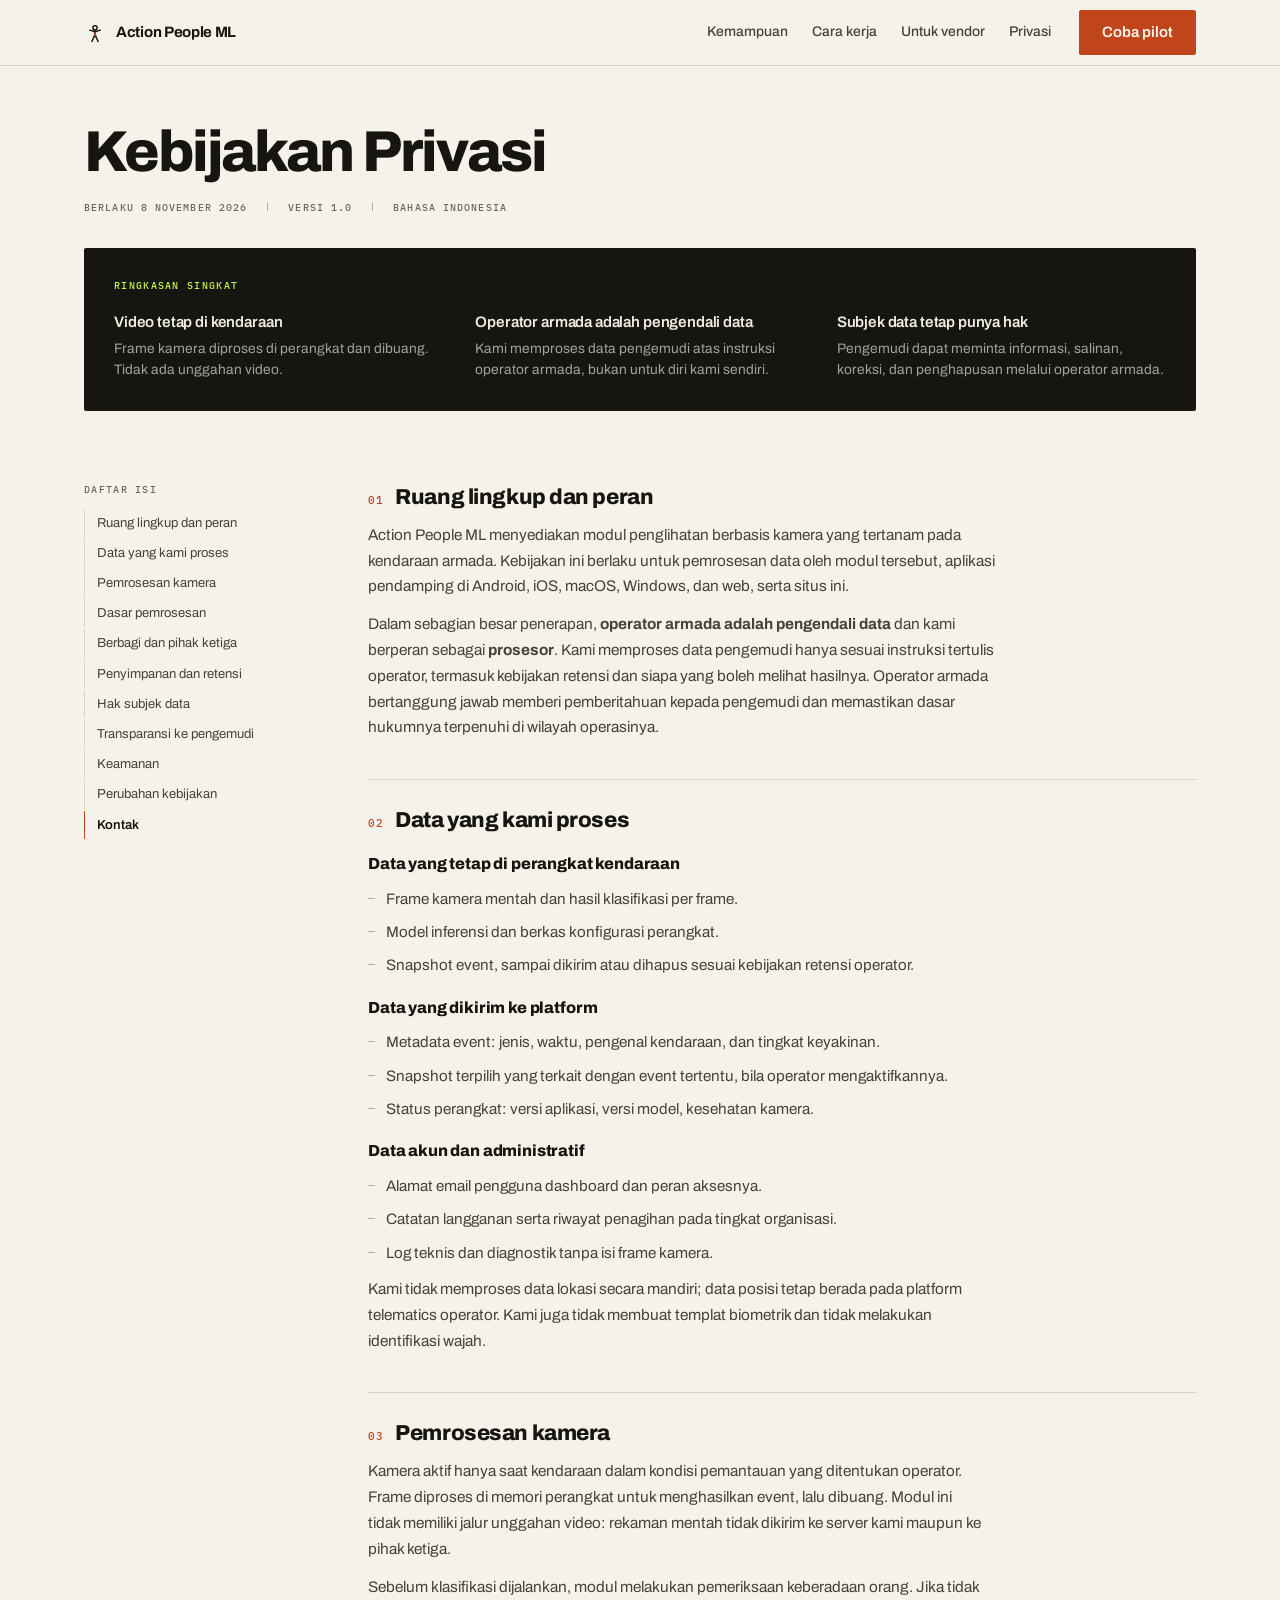
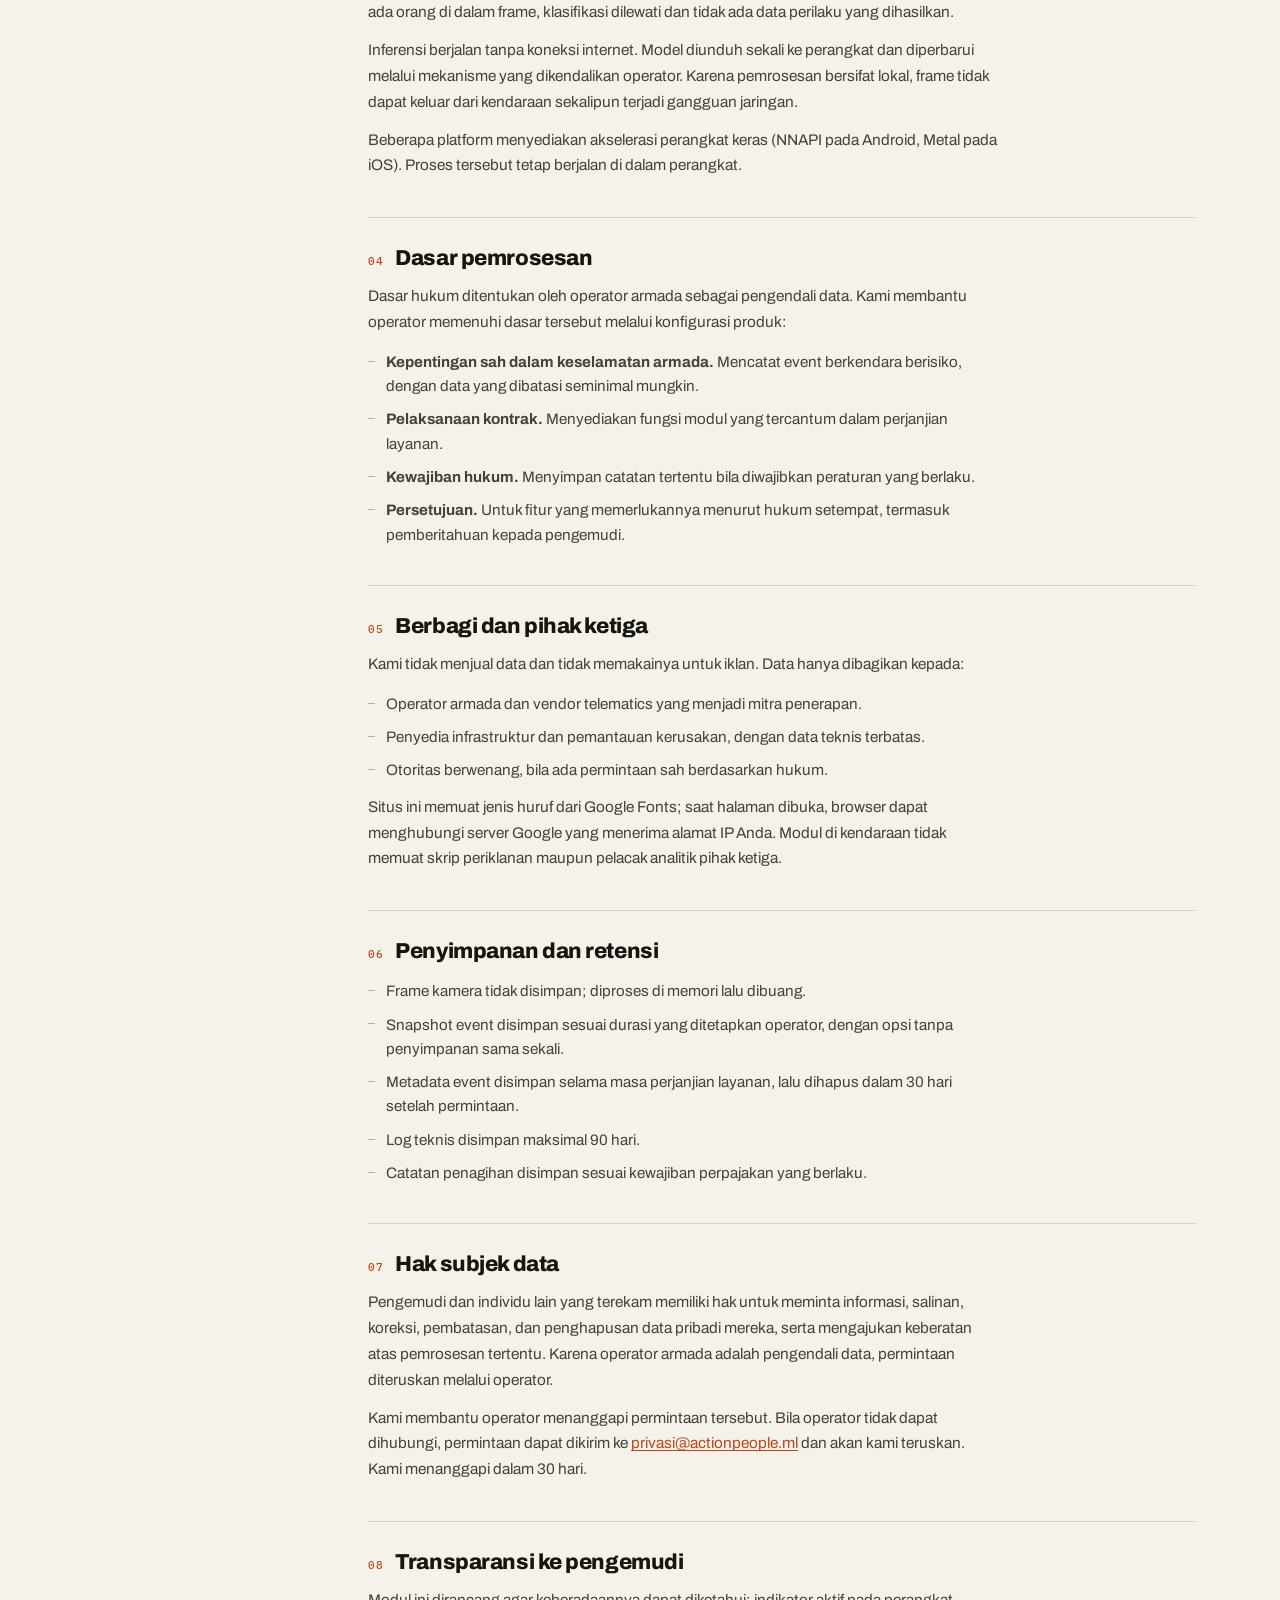
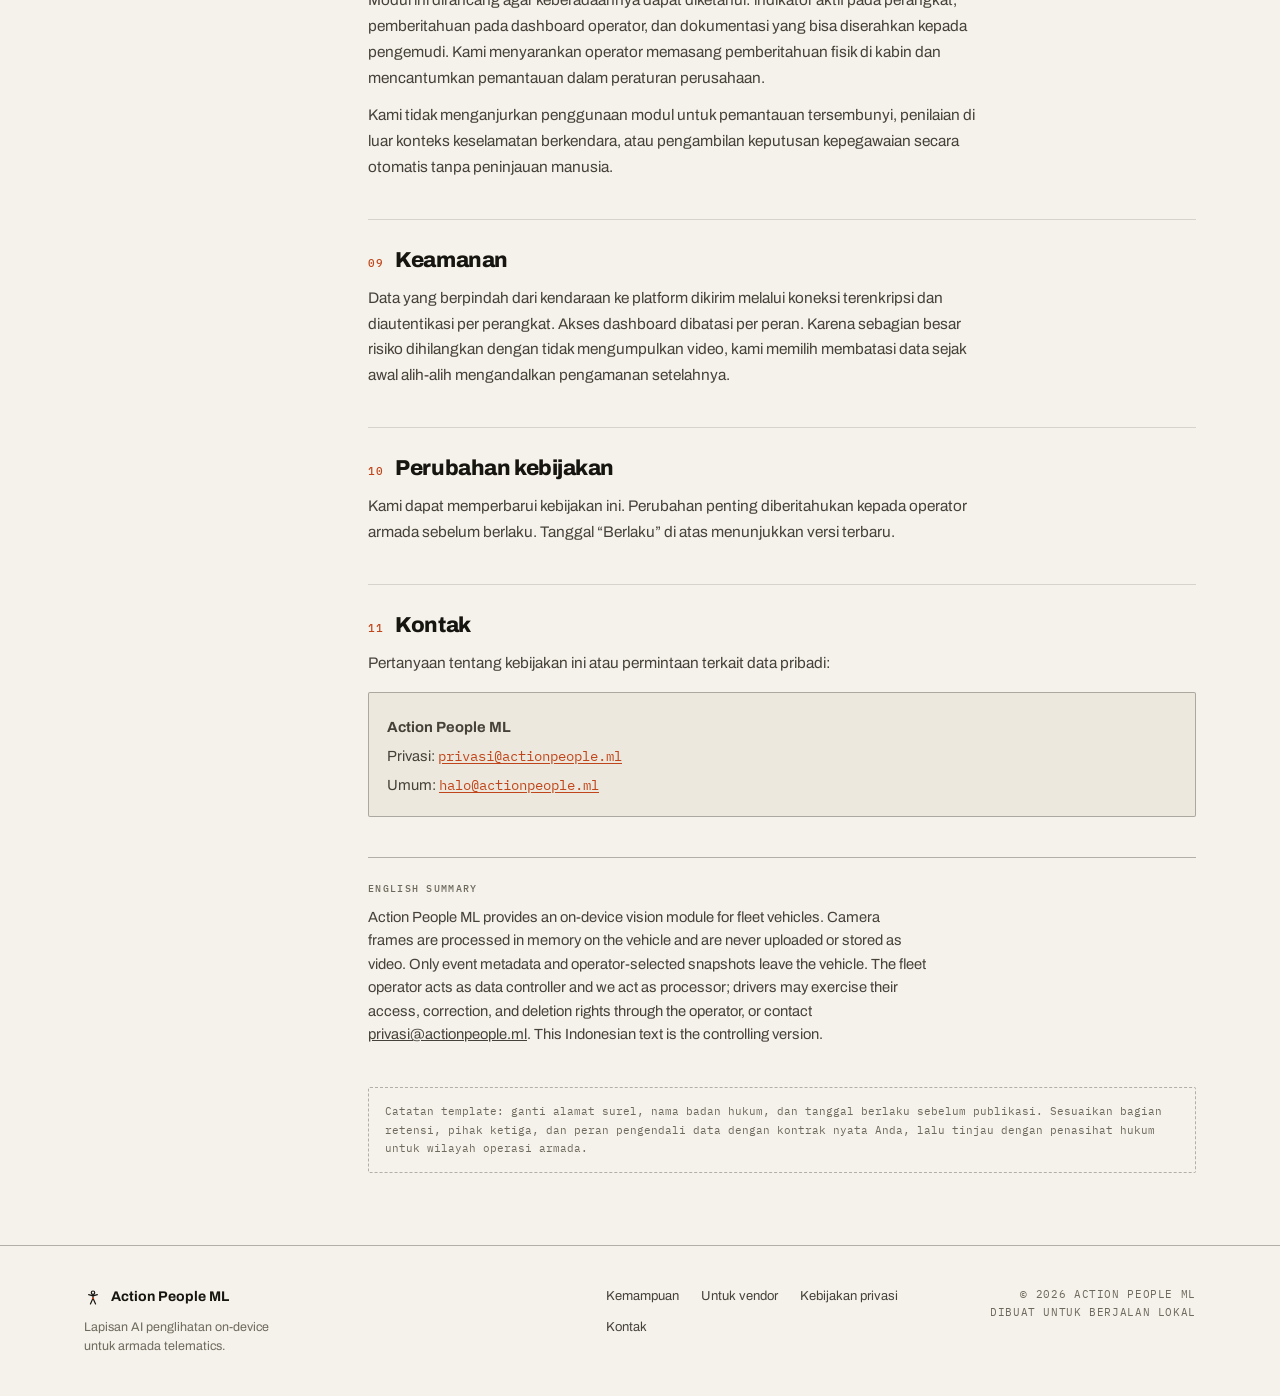
==== commit 456c8f76: "Reposition site as fleet vision module for telematics vendors Replace the previous consumer app fram" ====
--- a/privacy.html
+++ b/privacy.html
@@ -4,12 +4,18 @@
 <meta charset="utf-8">
 <meta name="viewport" content="width=device-width, initial-scale=1, viewport-fit=cover">
 <title>Kebijakan Privasi — Action People ML</title>
-<meta name="description" content="Kebijakan privasi Action People ML: video kamera diproses di perangkat, tidak diunggah. Penjelasan lengkap data yang dikumpulkan, dasar pemrosesan, dan hak Anda.">
+<meta name="description" content="Kebijakan privasi modul penglihatan on-device Action People ML untuk armada telematics: video kamera diproses di dalam kendaraan dan tidak diunggah. Penjelasan data, dasar pemrosesan, dan hak subjek data.">
+<meta name="robots" content="index, follow">
 <meta name="theme-color" content="#f5f2eb">
+<link rel="canonical" href="https://hadilo.github.io/actionpeopleml-page/privacy.html">
 <meta property="og:type" content="article">
+<meta property="og:site_name" content="Action People ML">
+<meta property="og:locale" content="id_ID">
 <meta property="og:title" content="Kebijakan Privasi — Action People ML">
-<meta property="og:description" content="Video kamera diproses di perangkat, tidak diunggah. Penjelasan lengkap data yang dikumpulkan dan hak Anda.">
-<meta property="og:url" content="https://actionpeople.ml/privacy.html">
+<meta property="og:description" content="Video kamera diproses di dalam kendaraan, tidak diunggah. Penjelasan lengkap data yang diproses dan hak subjek data.">
+<meta property="og:url" content="https://hadilo.github.io/actionpeopleml-page/privacy.html">
+<meta property="og:image" content="https://hadilo.github.io/actionpeopleml-page/assets/og.png">
+<meta name="twitter:card" content="summary_large_image">
 <link rel="icon" href="assets/mark.svg" type="image/svg+xml">
 <link rel="preconnect" href="https://fonts.googleapis.com">
 <link rel="preconnect" href="https://fonts.gstatic.com" crossorigin>
@@ -27,12 +33,12 @@
       Action People ML
     </a>
     <nav class="site-nav" aria-label="Navigasi utama">
+      <a href="index.html#kemampuan">Kemampuan</a>
       <a href="index.html#cara-kerja">Cara kerja</a>
-      <a href="index.html#platform">Platform</a>
+      <a href="index.html#vendor">Untuk vendor</a>
       <a href="privacy.html" aria-current="page">Privasi</a>
-      <a href="index.html#faq">FAQ</a>
     </nav>
-    <a class="btn btn-primary head-cta" href="index.html#platform">Unduh</a>
+    <a class="btn btn-primary head-cta" href="index.html#pilot">Coba pilot</a>
   </div>
 </header>
 
@@ -52,16 +58,16 @@
       <h2>Ringkasan singkat</h2>
       <ul>
         <li>
-          <strong>Video tetap lokal</strong>
+          <strong>Video tetap di kendaraan</strong>
           <p>Frame kamera diproses di perangkat dan dibuang. Tidak ada unggahan video.</p>
         </li>
         <li>
-          <strong>Data minimal</strong>
-          <p>Kami tidak meminta nama, lokasi, atau kontak yang tidak diperlukan aplikasi.</p>
+          <strong>Operator armada adalah pengendali data</strong>
+          <p>Kami memproses data pengemudi atas instruksi operator armada, bukan untuk diri kami sendiri.</p>
         </li>
         <li>
-          <strong>Kamu yang mengontrol</strong>
-          <p>Ekspor dan hapus data kapan saja. Akun bisa dihapus permanen lewat email.</p>
+          <strong>Subjek data tetap punya hak</strong>
+          <p>Pengemudi dapat meminta informasi, salinan, koreksi, dan penghapusan melalui operator armada.</p>
         </li>
       </ul>
     </div>
@@ -71,14 +77,14 @@
       <nav class="toc" aria-label="Daftar isi">
         <h2>Daftar isi</h2>
         <ol>
-          <li><a href="#ruang-lingkup">Ruang lingkup</a></li>
+          <li><a href="#ruang-lingkup">Ruang lingkup dan peran</a></li>
           <li><a href="#data">Data yang kami proses</a></li>
           <li><a href="#kamera">Pemrosesan kamera</a></li>
           <li><a href="#dasar">Dasar pemrosesan</a></li>
           <li><a href="#berbagi">Berbagi dan pihak ketiga</a></li>
           <li><a href="#penyimpanan">Penyimpanan dan retensi</a></li>
-          <li><a href="#hak">Hak kamu</a></li>
-          <li><a href="#anak">Anak-anak</a></li>
+          <li><a href="#hak">Hak subjek data</a></li>
+          <li><a href="#transparansi">Transparansi ke pengemudi</a></li>
           <li><a href="#keamanan">Keamanan</a></li>
           <li><a href="#perubahan">Perubahan kebijakan</a></li>
           <li><a href="#kontak">Kontak</a></li>
@@ -88,159 +94,169 @@
       <article class="policy">
 
         <section class="policy-sec" id="ruang-lingkup">
-          <h2><span class="n">01</span> Ruang lingkup</h2>
-          <p>
-            Kebijakan ini menjelaskan bagaimana Action People ML (&ldquo;kami&rdquo;)
-            memproses data ketika kamu memakai aplikasi kami di Android, iOS dan
-            iPadOS, macOS, Windows, serta versi web, juga saat kamu membuka situs
-            actionpeople.ml.
-          </p>
-          <p>
-            Dengan memakai aplikasi, kamu menyetujui praktik yang dijelaskan di sini.
-            Kalau tidak setuju, kamu dapat berhenti memakai aplikasi dan meminta
-            penghapusan data.
+          <h2><span class="n">01</span> Ruang lingkup dan peran</h2>
+          <p>
+            Action People ML menyediakan modul penglihatan berbasis kamera yang tertanam
+            pada kendaraan armada. Kebijakan ini berlaku untuk pemrosesan data oleh modul
+            tersebut, aplikasi pendamping di Android, iOS, macOS, Windows, dan web, serta
+            situs ini.
+          </p>
+          <p>
+            Dalam sebagian besar penerapan, <strong>operator armada adalah pengendali
+            data</strong> dan kami berperan sebagai <strong>prosesor</strong>. Kami
+            memproses data pengemudi hanya sesuai instruksi tertulis operator, termasuk
+            kebijakan retensi dan siapa yang boleh melihat hasilnya. Operator armada
+            bertanggung jawab memberi pemberitahuan kepada pengemudi dan memastikan
+            dasar hukumnya terpenuhi di wilayah operasinya.
           </p>
         </section>
 
         <section class="policy-sec" id="data">
           <h2><span class="n">02</span> Data yang kami proses</h2>
-          <p>Kami mengelompokkan data menjadi tiga bagian agar mudah ditinjau.</p>
-
-          <h3>Data yang tetap di perangkat</h3>
-          <ul>
-            <li>Frame kamera dan keypoint pose yang dihasilkan dari frame tersebut.</li>
-            <li>Riwayat sesi, timeline aksi, dan pengaturan tampilan.</li>
-            <li>Ekspor CSV atau JSON yang kamu buat, sampai kamu memindahkannya sendiri.</li>
-          </ul>
-
-          <h3>Data yang kami simpan di server, hanya jika kamu membuat akun</h3>
-          <ul>
-            <li>Alamat email dan pengenal akun untuk keperluan masuk dan sinkronisasi.</li>
-            <li>Status langganan dan riwayat pembelian dari penyedia pembayaran.</li>
-            <li>Preferensi ringkas seperti bahasa dan pilihan tema.</li>
-          </ul>
-
-          <h3>Data teknis terbatas</h3>
-          <ul>
-            <li>Versi aplikasi, jenis platform, dan versi sistem operasi.</li>
-            <li>Log kerusakan tanpa isi frame kamera dan tanpa keypoint.</li>
-          </ul>
+
+          <h3>Data yang tetap di perangkat kendaraan</h3>
+          <ul>
+            <li>Frame kamera mentah dan hasil klasifikasi per frame.</li>
+            <li>Model inferensi dan berkas konfigurasi perangkat.</li>
+            <li>Snapshot event, sampai dikirim atau dihapus sesuai kebijakan retensi operator.</li>
+          </ul>
+
+          <h3>Data yang dikirim ke platform</h3>
+          <ul>
+            <li>Metadata event: jenis, waktu, pengenal kendaraan, dan tingkat keyakinan.</li>
+            <li>Snapshot terpilih yang terkait dengan event tertentu, bila operator mengaktifkannya.</li>
+            <li>Status perangkat: versi aplikasi, versi model, kesehatan kamera.</li>
+          </ul>
+
+          <h3>Data akun dan administratif</h3>
+          <ul>
+            <li>Alamat email pengguna dashboard dan peran aksesnya.</li>
+            <li>Catatan langganan serta riwayat penagihan pada tingkat organisasi.</li>
+            <li>Log teknis dan diagnostik tanpa isi frame kamera.</li>
+          </ul>
+
+          <p>
+            Kami tidak memproses data lokasi secara mandiri; data posisi tetap berada pada
+            platform telematics operator. Kami juga tidak membuat templat biometrik dan
+            tidak melakukan identifikasi wajah.
+          </p>
         </section>
 
         <section class="policy-sec" id="kamera">
           <h2><span class="n">03</span> Pemrosesan kamera</h2>
           <p>
-            Kamera hanya aktif saat kamu memulai sesi, dan berhenti saat sesi
-            diakhiri. Frame diproses di memori perangkat untuk menghasilkan
-            estimasi pose, lalu dibuang. Kami tidak menyimpan rekaman video dan
-            tidak mengirimkannya ke server kami.
-          </p>
-          <p>
-            Model deteksi diunduh sekali ke perangkat. Setelah unduhan selesai,
-            deteksi berjalan tanpa koneksi internet, sehingga frame tidak bisa
-            keluar dari perangkat sekalipun kami ingin mengaksesnya.
-          </p>
-          <p>
-            Beberapa platform menyediakan pemrosesan kamera yang dipercepat
-            perangkat keras. Proses ini tetap berjalan di perangkatmu, bukan di
-            layanan cloud.
-          </p>
-          <p>
-            Aplikasi tidak melakukan identifikasi wajah, tidak membuat template
-            biometrik, dan tidak berupaya mengenali identitas seseorang dari gerak
-            tubuh.
+            Kamera aktif hanya saat kendaraan dalam kondisi pemantauan yang ditentukan
+            operator. Frame diproses di memori perangkat untuk menghasilkan event, lalu
+            dibuang. Modul ini tidak memiliki jalur unggahan video: rekaman mentah tidak
+            dikirim ke server kami maupun ke pihak ketiga.
+          </p>
+          <p>
+            Sebelum klasifikasi dijalankan, modul melakukan pemeriksaan keberadaan orang.
+            Jika tidak ada orang di dalam frame, klasifikasi dilewati dan tidak ada data
+            perilaku yang dihasilkan.
+          </p>
+          <p>
+            Inferensi berjalan tanpa koneksi internet. Model diunduh sekali ke perangkat
+            dan diperbarui melalui mekanisme yang dikendalikan operator. Karena pemrosesan
+            bersifat lokal, frame tidak dapat keluar dari kendaraan sekalipun terjadi
+            gangguan jaringan.
+          </p>
+          <p>
+            Beberapa platform menyediakan akselerasi perangkat keras (NNAPI pada Android,
+            Metal pada iOS). Proses tersebut tetap berjalan di dalam perangkat.
           </p>
         </section>
 
         <section class="policy-sec" id="dasar">
           <h2><span class="n">04</span> Dasar pemrosesan</h2>
-          <p>Kami memproses data hanya dengan dasar berikut:</p>
-          <ul>
-            <li><strong>Pelaksanaan layanan.</strong> Menjalankan fungsi aplikasi yang kamu minta, termasuk menyimpan pengaturan dan sesi.</li>
-            <li><strong>Persetujuan.</strong> Akses kamera dan mikrofon, serta pengiriman surel opsional. Persetujuan dapat dicabut kapan saja lewat pengaturan perangkat.</li>
-            <li><strong>Kepentingan sah.</strong> Menjaga keamanan layanan dan mendiagnosis kerusakan, dibatasi pada data teknis minimal.</li>
-            <li><strong>Kewajiban hukum.</strong> Menyimpan catatan transaksi bila diwajibkan peraturan yang berlaku.</li>
+          <p>
+            Dasar hukum ditentukan oleh operator armada sebagai pengendali data. Kami
+            membantu operator memenuhi dasar tersebut melalui konfigurasi produk:
+          </p>
+          <ul>
+            <li><strong>Kepentingan sah dalam keselamatan armada.</strong> Mencatat event berkendara berisiko, dengan data yang dibatasi seminimal mungkin.</li>
+            <li><strong>Pelaksanaan kontrak.</strong> Menyediakan fungsi modul yang tercantum dalam perjanjian layanan.</li>
+            <li><strong>Kewajiban hukum.</strong> Menyimpan catatan tertentu bila diwajibkan peraturan yang berlaku.</li>
+            <li><strong>Persetujuan.</strong> Untuk fitur yang memerlukannya menurut hukum setempat, termasuk pemberitahuan kepada pengemudi.</li>
           </ul>
         </section>
 
         <section class="policy-sec" id="berbagi">
           <h2><span class="n">05</span> Berbagi dan pihak ketiga</h2>
           <p>
-            Kami tidak menjual data pribadi dan tidak memakai data untuk iklan
-            perilaku lintas aplikasi. Kami hanya berbagi data dengan pihak yang
-            diperlukan untuk menjalankan layanan:
-          </p>
-          <ul>
-            <li>Penyedia distribusi aplikasi (Google Play, App Store, Microsoft Store) sesuai kebijakan masing-masing.</li>
-            <li>Penyedia pembayaran, yang memproses data transaksi secara mandiri.</li>
+            Kami tidak menjual data dan tidak memakainya untuk iklan. Data hanya dibagikan
+            kepada:
+          </p>
+          <ul>
+            <li>Operator armada dan vendor telematics yang menjadi mitra penerapan.</li>
             <li>Penyedia infrastruktur dan pemantauan kerusakan, dengan data teknis terbatas.</li>
             <li>Otoritas berwenang, bila ada permintaan sah berdasarkan hukum.</li>
           </ul>
           <p>
-            Situs kami memuat jenis huruf dari Google Fonts. Saat halaman dibuka,
-            browser dapat menghubungi server Google, yang menerima alamat IP kamu.
-            Aplikasi tidak memuat skrip periklanan maupun pelacak analitik pihak ketiga.
+            Situs ini memuat jenis huruf dari Google Fonts; saat halaman dibuka, browser
+            dapat menghubungi server Google yang menerima alamat IP Anda. Modul di kendaraan
+            tidak memuat skrip periklanan maupun pelacak analitik pihak ketiga.
           </p>
         </section>
 
         <section class="policy-sec" id="penyimpanan">
           <h2><span class="n">06</span> Penyimpanan dan retensi</h2>
           <ul>
-            <li>Data sesi di perangkat tetap ada sampai kamu menghapusnya atau menghapus aplikasi.</li>
-            <li>Data akun disimpan selama akun aktif, lalu dihapus dalam 30 hari setelah permintaan penghapusan.</li>
+            <li>Frame kamera tidak disimpan; diproses di memori lalu dibuang.</li>
+            <li>Snapshot event disimpan sesuai durasi yang ditetapkan operator, dengan opsi tanpa penyimpanan sama sekali.</li>
+            <li>Metadata event disimpan selama masa perjanjian layanan, lalu dihapus dalam 30 hari setelah permintaan.</li>
             <li>Log teknis disimpan maksimal 90 hari.</li>
-            <li>Catatan transaksi disimpan sesuai kewajiban perpajakan yang berlaku.</li>
-          </ul>
-          <p>
-            Data dapat disimpan lebih lama bila masih diperlukan untuk penyelesaian
-            sengketa atau kewajiban hukum.
-          </p>
+            <li>Catatan penagihan disimpan sesuai kewajiban perpajakan yang berlaku.</li>
+          </ul>
         </section>
 
         <section class="policy-sec" id="hak">
-          <h2><span class="n">07</span> Hak kamu</h2>
-          <p>Bergantung pada domisili hukummu, kamu berhak untuk:</p>
-          <ul>
-            <li>Meminta salinan data pribadi yang kami simpan.</li>
-            <li>Meminta perbaikan data yang tidak akurat.</li>
-            <li>Meminta penghapusan data dan akun.</li>
-            <li>Menarik persetujuan akses kamera kapan saja lewat pengaturan perangkat.</li>
-            <li>Meminta pembatasan atau mengajukan keberatan atas pemrosesan tertentu.</li>
-            <li>Mengajukan keluhan kepada otoritas perlindungan data di wilayahmu.</li>
-          </ul>
-          <p>
-            Kirim permintaan ke <a href="mailto:privasi@actionpeople.ml">privasi@actionpeople.ml</a>.
-            Kami menanggapi dalam 30 hari dan dapat meminta verifikasi identitas
-            sebelum memproses permintaan.
-          </p>
-        </section>
-
-        <section class="policy-sec" id="anak">
-          <h2><span class="n">08</span> Anak-anak</h2>
-          <p>
-            Aplikasi tidak ditujukan untuk anak di bawah 13 tahun. Kami tidak
-            dengan sengaja mengumpulkan data pribadi dari anak di bawah usia
-            tersebut. Bila kamu mengetahui adanya data seperti itu, hubungi kami
-            agar dapat kami hapus.
+          <h2><span class="n">07</span> Hak subjek data</h2>
+          <p>
+            Pengemudi dan individu lain yang terekam memiliki hak untuk meminta informasi,
+            salinan, koreksi, pembatasan, dan penghapusan data pribadi mereka, serta
+            mengajukan keberatan atas pemrosesan tertentu. Karena operator armada adalah
+            pengendali data, permintaan diteruskan melalui operator.
+          </p>
+          <p>
+            Kami membantu operator menanggapi permintaan tersebut. Bila operator tidak dapat
+            dihubungi, permintaan dapat dikirim ke
+            <a href="mailto:privasi@actionpeople.ml">privasi@actionpeople.ml</a> dan akan
+            kami teruskan. Kami menanggapi dalam 30 hari.
+          </p>
+        </section>
+
+        <section class="policy-sec" id="transparansi">
+          <h2><span class="n">08</span> Transparansi ke pengemudi</h2>
+          <p>
+            Modul ini dirancang agar keberadaannya dapat diketahui: indikator aktif pada
+            perangkat, pemberitahuan pada dashboard operator, dan dokumentasi yang bisa
+            diserahkan kepada pengemudi. Kami menyarankan operator memasang pemberitahuan
+            fisik di kabin dan mencantumkan pemantauan dalam peraturan perusahaan.
+          </p>
+          <p>
+            Kami tidak menganjurkan penggunaan modul untuk pemantauan tersembunyi, penilaian
+            di luar konteks keselamatan berkendara, atau pengambilan keputusan kepegawaian
+            secara otomatis tanpa peninjauan manusia.
           </p>
         </section>
 
         <section class="policy-sec" id="keamanan">
           <h2><span class="n">09</span> Keamanan</h2>
           <p>
-            Data yang berpindah ke server kami dikirim lewat koneksi terenkripsi.
-            Akses internal dibatasi sesuai kebutuhan tugas. Namun, tidak ada sistem
-            yang sepenuhnya bebas risiko. Karena itu kami membatasi data yang
-            dikumpulkan, sehingga kerugian akibat kebocoran tetap kecil.
+            Data yang berpindah dari kendaraan ke platform dikirim melalui koneksi
+            terenkripsi dan diautentikasi per perangkat. Akses dashboard dibatasi per peran.
+            Karena sebagian besar risiko dihilangkan dengan tidak mengumpulkan video, kami
+            memilih membatasi data sejak awal alih-alih mengandalkan pengamanan setelahnya.
           </p>
         </section>
 
         <section class="policy-sec" id="perubahan">
           <h2><span class="n">10</span> Perubahan kebijakan</h2>
           <p>
-            Kami dapat memperbarui kebijakan ini. Perubahan penting akan
-            diumumkan di aplikasi atau lewat email sebelum berlaku. Tanggal
-            &ldquo;Berlaku&rdquo; di atas selalu menunjukkan versi terbaru.
+            Kami dapat memperbarui kebijakan ini. Perubahan penting diberitahukan kepada
+            operator armada sebelum berlaku. Tanggal &ldquo;Berlaku&rdquo; di atas
+            menunjukkan versi terbaru.
           </p>
         </section>
 
@@ -257,22 +273,22 @@
         <div class="en-summary">
           <h2>English summary</h2>
           <p>
-            Action People ML processes camera frames on your device to estimate
-            human pose and classify actions. Video frames are never uploaded,
-            stored, or transmitted. If you create an account we store your email,
-            subscription status, and limited technical logs. We do not sell personal
-            data or run cross-app behavioral advertising. You can request access,
-            correction, or deletion at
+            Action People ML provides an on-device vision module for fleet vehicles.
+            Camera frames are processed in memory on the vehicle and are never uploaded
+            or stored as video. Only event metadata and operator-selected snapshots leave
+            the vehicle. The fleet operator acts as data controller and we act as processor;
+            drivers may exercise their access, correction, and deletion rights through the
+            operator, or contact
             <a href="mailto:privasi@actionpeople.ml">privasi@actionpeople.ml</a>.
             This Indonesian text is the controlling version.
           </p>
         </div>
 
         <p class="doc-note">
-          Catatan template: ganti alamat surel, nama badan hukum, dan tanggal
-          berlaku sebelum publikasi. Sesuaikan bagian retensi dan pihak ketiga
-          dengan praktik nyata aplikasi, lalu tinjau dengan penasihat hukum untuk
-          wilayah tempat kamu beroperasi.
+          Catatan template: ganti alamat surel, nama badan hukum, dan tanggal berlaku
+          sebelum publikasi. Sesuaikan bagian retensi, pihak ketiga, dan peran pengendali
+          data dengan kontrak nyata Anda, lalu tinjau dengan penasihat hukum untuk wilayah
+          operasi armada.
         </p>
 
       </article>
@@ -287,14 +303,14 @@
         <img src="assets/mark.svg" alt="" width="18" height="18">
         Action People ML
       </a>
-      <p class="foot-note">Deteksi aksi manusia yang berjalan di perangkatmu sendiri.</p>
+      <p class="foot-note">Lapisan AI penglihatan on-device untuk armada telematics.</p>
     </div>
 
     <nav class="foot-links" aria-label="Navigasi kaki halaman">
+      <a href="index.html#kemampuan">Kemampuan</a>
+      <a href="index.html#vendor">Untuk vendor</a>
       <a href="privacy.html">Kebijakan privasi</a>
-      <a href="privacy.html#kontak">Kontak</a>
-      <a href="index.html#platform">Unduh</a>
-      <a href="index.html#faq">FAQ</a>
+      <a href="mailto:halo@actionpeople.ml">Kontak</a>
     </nav>
 
     <p class="foot-meta">
@@ -305,7 +321,6 @@
 </footer>
 
 <script>document.getElementById("year").textContent = new Date().getFullYear();</script>
-<script src="assets/store-links.js"></script>
 <script src="assets/app.js"></script>
 </body>
 </html>
--- a/assets/styles.css
+++ b/assets/styles.css
@@ -315,15 +315,33 @@
   align-items: start;
 }
 
-.hero-copy h1 {
-  font-size: clamp(2.15rem, 5.1vw, 3.85rem);
-  line-height: 1.02;
-  letter-spacing: -0.035em;
-  max-width: 15ch;
-}
-
-.hero-copy h1 .accent {
+.hero-title {
+  font-size: clamp(2.05rem, 5.2vw, 4.05rem);
+  line-height: 1.03;
+  letter-spacing: -0.036em;
+  max-width: 21ch;
+  margin-bottom: clamp(24px, 3vw, 40px);
+}
+
+.hero-title .accent {
   color: var(--accent);
+}
+
+.hero-cta {
+  display: flex;
+  flex-wrap: wrap;
+  align-items: center;
+  gap: 12px 20px;
+  margin-top: clamp(28px, 4vw, 44px);
+  padding-top: 22px;
+  border-top: 1px solid var(--line-2);
+}
+
+.hero-cta p {
+  font: 400 12px/1.5 var(--mono);
+  letter-spacing: 0.03em;
+  color: var(--muted);
+  max-width: 26ch;
 }
 
 .lede {
@@ -418,7 +436,7 @@
   color: var(--paper);
 }
 
-.detector {
+.evcard {
   margin: 0;
   background: var(--panel);
   border: 1px solid var(--ink);
@@ -428,11 +446,11 @@
   overflow: hidden;
 }
 
-.detector :focus-visible {
+.evcard :focus-visible {
   outline-color: var(--lime);
 }
 
-.detector-head {
+.evcard-head {
   display: flex;
   align-items: center;
   justify-content: space-between;
@@ -471,109 +489,27 @@
   }
 }
 
-.stage {
+.ev-body {
+  display: grid;
+  grid-template-columns: 1.12fr 0.88fr;
+  border-top: 1px solid var(--panel-line);
+}
+
+.ev-shot {
   position: relative;
   aspect-ratio: 16 / 9;
   background: #0b0b08;
+  border-right: 1px solid var(--panel-line);
   overflow: hidden;
 }
 
-.stage svg {
+.ev-shot svg {
   width: 100%;
   height: 100%;
 }
 
-.stage text {
+.ev-shot text {
   font-family: var(--mono);
-}
-
-.corners {
-  position: absolute;
-  inset: 12px;
-  pointer-events: none;
-}
-
-.corners::before,
-.corners::after {
-  content: "";
-  position: absolute;
-  width: 14px;
-  height: 14px;
-  border: 1px solid rgba(245, 242, 235, 0.32);
-}
-
-.corners::before {
-  top: 0;
-  left: 0;
-  border-right: 0;
-  border-bottom: 0;
-}
-
-.corners::after {
-  bottom: 0;
-  right: 0;
-  border-left: 0;
-  border-top: 0;
-}
-
-.scan {
-  position: absolute;
-  inset: 0;
-  pointer-events: none;
-  background: linear-gradient(
-    to bottom,
-    transparent 49.4%,
-    rgba(198, 242, 78, 0.45) 50%,
-    transparent 50.6%
-  );
-  transform: translateY(-100%);
-  animation: scan 6s linear infinite;
-}
-
-@keyframes scan {
-  to {
-    transform: translateY(100%);
-  }
-}
-
-.stage-time {
-  position: absolute;
-  right: 10px;
-  bottom: 8px;
-  font-size: 9.5px;
-  letter-spacing: 0.06em;
-  color: rgba(245, 242, 235, 0.5);
-}
-
-.pose-line {
-  stroke: var(--lime);
-  stroke-width: 0.55;
-  stroke-linecap: round;
-  opacity: 0.92;
-}
-
-.joint {
-  fill: var(--lime);
-  stroke: #0b0b08;
-  stroke-width: 0.5;
-  animation: joint 3.2s var(--ease) infinite;
-}
-
-@keyframes joint {
-  0%,
-  100% {
-    opacity: 1;
-  }
-  50% {
-    opacity: 0.62;
-  }
-}
-
-.bbox {
-  fill: none;
-  stroke: rgba(245, 242, 235, 0.42);
-  stroke-width: 0.35;
-  stroke-dasharray: 2 1.6;
 }
 
 .chip-bg {
@@ -587,95 +523,93 @@
   letter-spacing: 0.04em;
 }
 
-.detector-body {
+.bbox-dash {
+  fill: none;
+  stroke: rgba(245, 242, 235, 0.45);
+  stroke-width: 0.38;
+  stroke-dasharray: 2 1.6;
+}
+
+.lens {
+  opacity: 0;
+  transition: opacity 0.3s var(--ease);
+}
+
+.ev-meta {
   display: grid;
-  grid-template-columns: 1.12fr 0.88fr;
+  align-content: start;
+  padding: 12px;
+}
+
+.ev-meta div {
+  display: flex;
+  align-items: baseline;
+  justify-content: space-between;
+  gap: 10px;
+  padding-block: 6px;
+  border-bottom: 1px solid rgba(245, 242, 235, 0.07);
+  font: 400 10.5px/1.3 var(--mono);
+}
+
+.ev-meta div:last-child {
+  border-bottom: 0;
+}
+
+.ev-meta dt {
+  color: var(--panel-muted);
+  letter-spacing: 0.04em;
+}
+
+.ev-meta dd {
+  margin: 0;
+  color: var(--panel-text);
+  text-align: right;
+}
+
+.ev-meta dd.hot {
+  color: var(--lime);
+}
+
+.ev-feed {
+  padding: 10px 12px;
   border-top: 1px solid var(--panel-line);
 }
 
-.dist {
-  padding: 12px;
-}
-
-.dist > p,
-.log > p {
+.ev-feed > p {
+  margin-bottom: 6px;
   font-size: 9.5px;
   letter-spacing: 0.11em;
   text-transform: uppercase;
   color: var(--panel-muted);
-  margin-bottom: 8px;
-}
-
-.dist ul {
+}
+
+.ev-feed ol {
   display: grid;
-  gap: 5px;
-}
-
-.dist li {
+}
+
+.ev-feed li {
   display: grid;
-  grid-template-columns: 72px minmax(0, 1fr) 32px;
-  align-items: center;
+  grid-template-columns: 44px minmax(0, 1fr) auto;
   gap: 8px;
-  font: 400 10.5px/1 var(--mono);
-  color: rgba(239, 236, 227, 0.82);
-}
-
-.d-bar {
-  height: 4px;
-  background: rgba(245, 242, 235, 0.12);
-  border-radius: 1px;
-  overflow: hidden;
-}
-
-.d-bar i {
-  display: block;
-  height: 100%;
-  background: var(--lime);
-  border-radius: 1px;
-  transition: width 0.45s var(--ease);
-}
-
-.d-val {
-  text-align: right;
-  color: var(--panel-muted);
-}
-
-.log {
-  padding: 12px;
-  border-left: 1px solid var(--panel-line);
-}
-
-.log ol {
-  display: grid;
-}
-
-.log li {
-  display: grid;
-  grid-template-columns: 42px minmax(0, 1fr) auto;
-  gap: 8px;
-  padding-block: 6px;
+  padding-block: 5px;
   border-bottom: 1px solid rgba(245, 242, 235, 0.07);
   font: 400 10px/1.3 var(--mono);
   color: var(--panel-muted);
 }
 
-.log li:last-child {
+.ev-feed li:last-child {
   border-bottom: 0;
 }
 
-.log li:first-child {
+.ev-feed .t {
+  color: var(--lime);
+}
+
+.ev-feed .ev {
   color: var(--panel-text);
 }
 
-.log li:first-child .t {
-  color: var(--lime);
-}
-
-.log .ev {
-  color: var(--panel-text);
-}
-
-.detector-foot {
+.evcard-foot {
   display: flex;
   flex-wrap: wrap;
   justify-content: space-between;
@@ -1439,8 +1373,8 @@
     grid-template-columns: minmax(0, 1fr);
   }
 
-  .hero-copy h1 {
-    max-width: 18ch;
+  .hero-title {
+    max-width: 22ch;
   }
 
   .split-head {
@@ -1512,21 +1446,22 @@
 }
 
 @media (max-width: 720px) {
-  .hero-actions .btn {
+  .hero-actions .btn,
+  .hero-cta .btn {
     width: 100%;
   }
 
-  .detector {
+  .evcard {
     box-shadow: 6px 6px 0 rgba(22, 21, 15, 0.92);
   }
 
-  .detector-body {
+  .ev-body {
     grid-template-columns: minmax(0, 1fr);
   }
 
-  .log {
-    border-left: 0;
-    border-top: 1px solid var(--panel-line);
+  .ev-shot {
+    border-right: 0;
+    border-bottom: 1px solid var(--panel-line);
   }
 
   .platform-table thead {
@@ -1634,10 +1569,6 @@
     animation-duration: 0.001ms !important;
     animation-iteration-count: 1 !important;
     transition-duration: 0.001ms !important;
-  }
-
-  .scan {
-    display: none;
   }
 
   html.js .reveal {
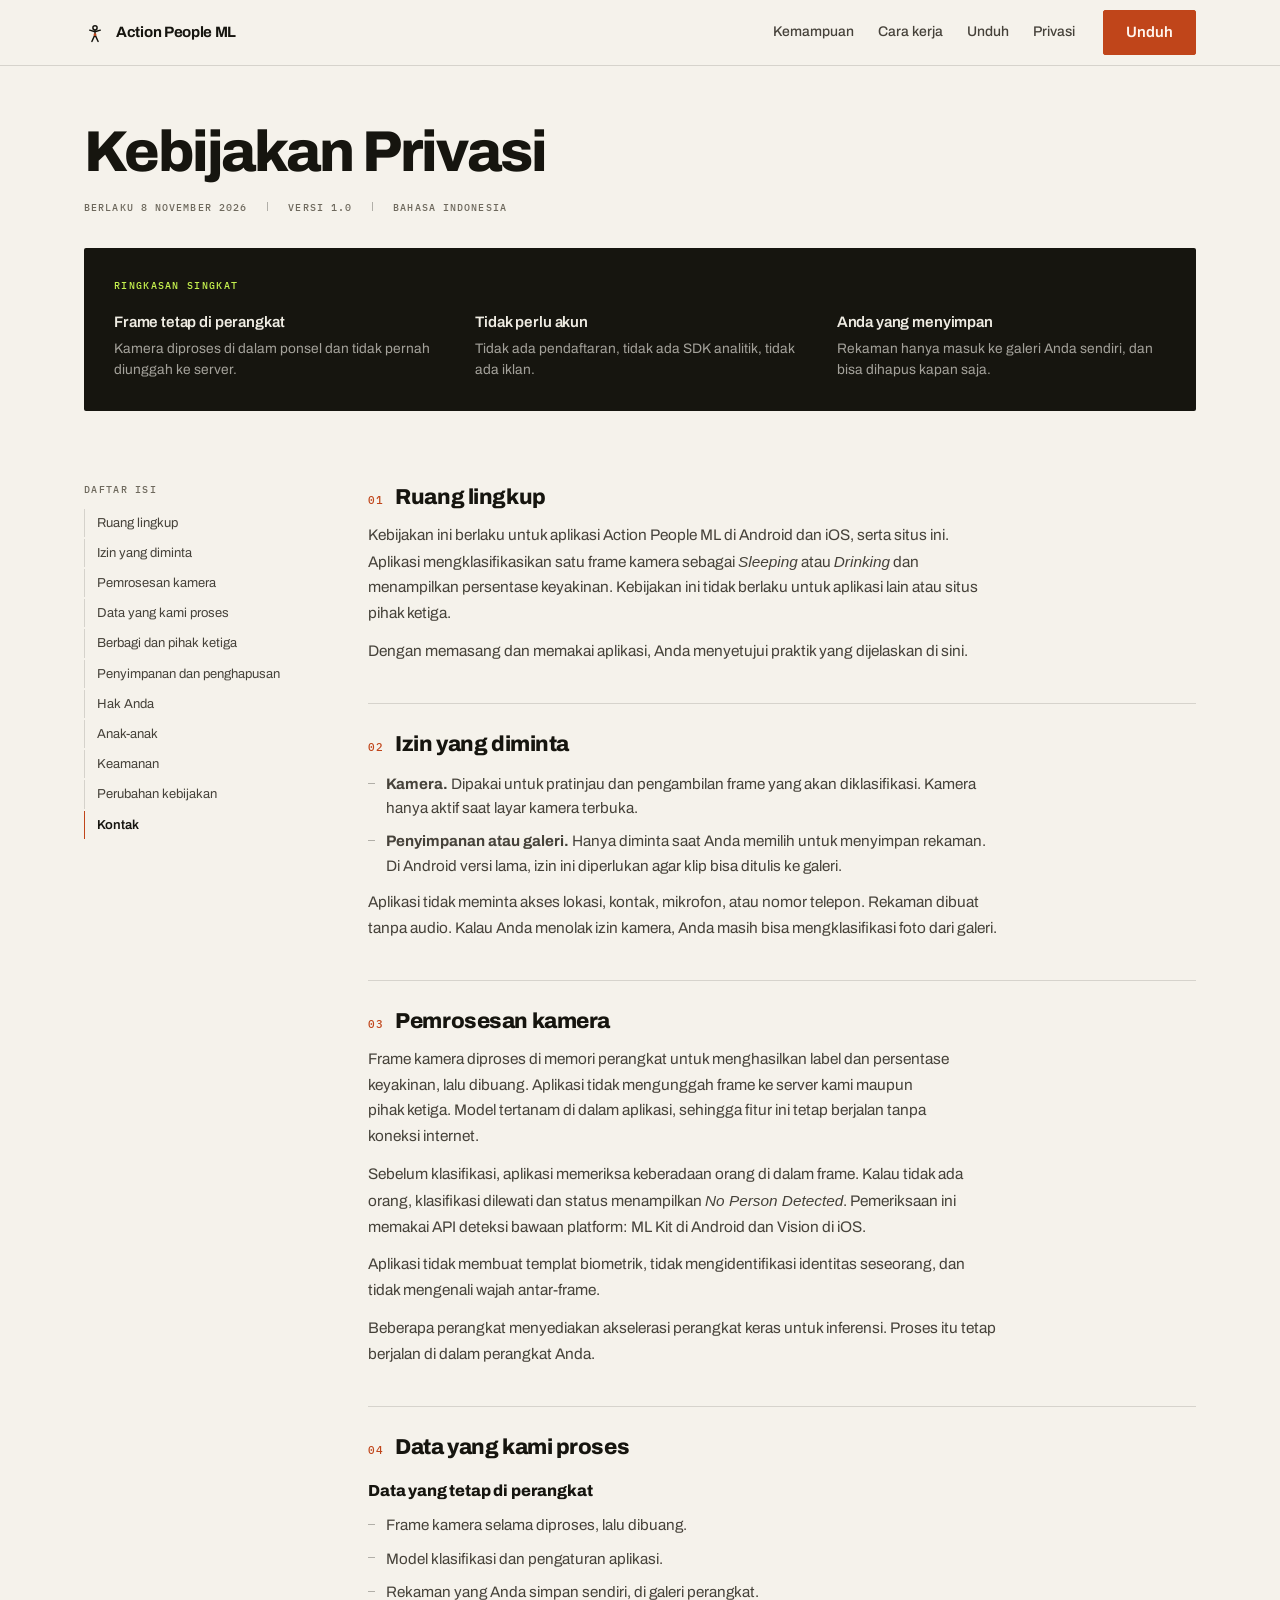
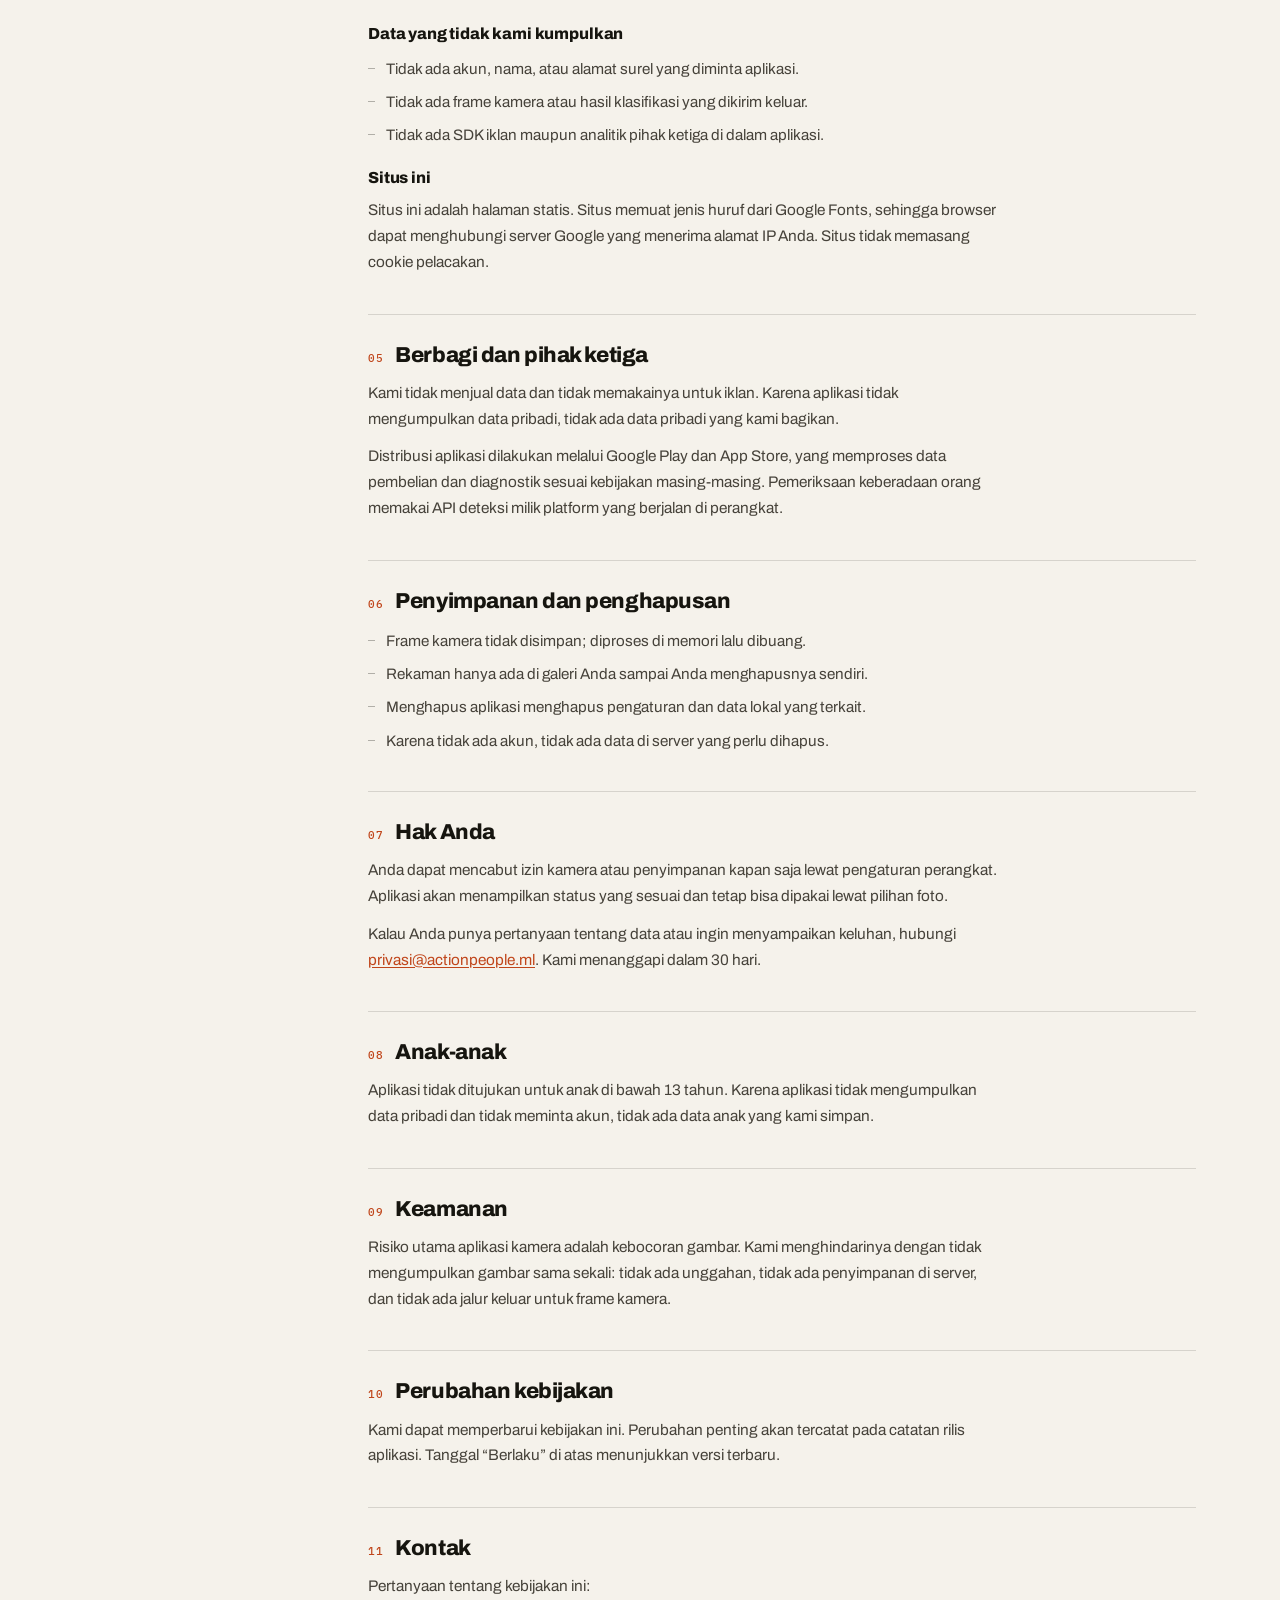
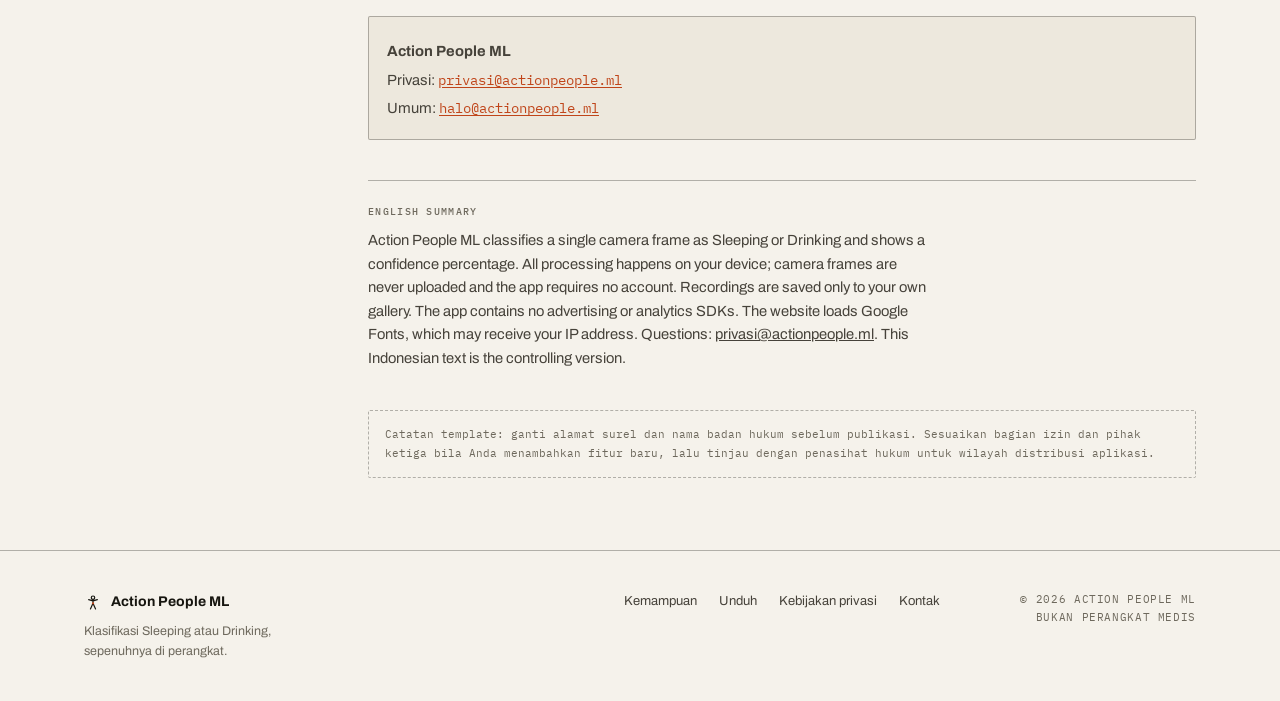
==== commit dac2bc1c: "Correct site content to match the shipped app The page was selling a fleet telematics module (GPS, h" ====
--- a/privacy.html
+++ b/privacy.html
@@ -4,7 +4,7 @@
 <meta charset="utf-8">
 <meta name="viewport" content="width=device-width, initial-scale=1, viewport-fit=cover">
 <title>Kebijakan Privasi — Action People ML</title>
-<meta name="description" content="Kebijakan privasi modul penglihatan on-device Action People ML untuk armada telematics: video kamera diproses di dalam kendaraan dan tidak diunggah. Penjelasan data, dasar pemrosesan, dan hak subjek data.">
+<meta name="description" content="Kebijakan privasi aplikasi Action People ML: frame kamera diproses di perangkat dan tidak pernah diunggah. Penjelasan data yang diproses, izin yang diminta, dan cara menghapus data Anda.">
 <meta name="robots" content="index, follow">
 <meta name="theme-color" content="#f5f2eb">
 <link rel="canonical" href="https://hadilo.github.io/actionpeopleml-page/privacy.html">
@@ -12,7 +12,7 @@
 <meta property="og:site_name" content="Action People ML">
 <meta property="og:locale" content="id_ID">
 <meta property="og:title" content="Kebijakan Privasi — Action People ML">
-<meta property="og:description" content="Video kamera diproses di dalam kendaraan, tidak diunggah. Penjelasan lengkap data yang diproses dan hak subjek data.">
+<meta property="og:description" content="Frame kamera diproses di perangkat dan tidak pernah diunggah. Penjelasan data yang diproses dan cara menghapusnya.">
 <meta property="og:url" content="https://hadilo.github.io/actionpeopleml-page/privacy.html">
 <meta property="og:image" content="https://hadilo.github.io/actionpeopleml-page/assets/og.png">
 <meta name="twitter:card" content="summary_large_image">
@@ -35,10 +35,10 @@
     <nav class="site-nav" aria-label="Navigasi utama">
       <a href="index.html#kemampuan">Kemampuan</a>
       <a href="index.html#cara-kerja">Cara kerja</a>
-      <a href="index.html#vendor">Untuk vendor</a>
+      <a href="index.html#unduh">Unduh</a>
       <a href="privacy.html" aria-current="page">Privasi</a>
     </nav>
-    <a class="btn btn-primary head-cta" href="index.html#pilot">Coba pilot</a>
+    <a class="btn btn-primary head-cta" href="index.html#unduh">Unduh</a>
   </div>
 </header>
 
@@ -58,16 +58,16 @@
       <h2>Ringkasan singkat</h2>
       <ul>
         <li>
-          <strong>Video tetap di kendaraan</strong>
-          <p>Frame kamera diproses di perangkat dan dibuang. Tidak ada unggahan video.</p>
+          <strong>Frame tetap di perangkat</strong>
+          <p>Kamera diproses di dalam ponsel dan tidak pernah diunggah ke server.</p>
         </li>
         <li>
-          <strong>Operator armada adalah pengendali data</strong>
-          <p>Kami memproses data pengemudi atas instruksi operator armada, bukan untuk diri kami sendiri.</p>
+          <strong>Tidak perlu akun</strong>
+          <p>Tidak ada pendaftaran, tidak ada SDK analitik, tidak ada iklan.</p>
         </li>
         <li>
-          <strong>Subjek data tetap punya hak</strong>
-          <p>Pengemudi dapat meminta informasi, salinan, koreksi, dan penghapusan melalui operator armada.</p>
+          <strong>Anda yang menyimpan</strong>
+          <p>Rekaman hanya masuk ke galeri Anda sendiri, dan bisa dihapus kapan saja.</p>
         </li>
       </ul>
     </div>
@@ -77,14 +77,14 @@
       <nav class="toc" aria-label="Daftar isi">
         <h2>Daftar isi</h2>
         <ol>
-          <li><a href="#ruang-lingkup">Ruang lingkup dan peran</a></li>
+          <li><a href="#ruang-lingkup">Ruang lingkup</a></li>
+          <li><a href="#izin">Izin yang diminta</a></li>
+          <li><a href="#kamera">Pemrosesan kamera</a></li>
           <li><a href="#data">Data yang kami proses</a></li>
-          <li><a href="#kamera">Pemrosesan kamera</a></li>
-          <li><a href="#dasar">Dasar pemrosesan</a></li>
           <li><a href="#berbagi">Berbagi dan pihak ketiga</a></li>
-          <li><a href="#penyimpanan">Penyimpanan dan retensi</a></li>
-          <li><a href="#hak">Hak subjek data</a></li>
-          <li><a href="#transparansi">Transparansi ke pengemudi</a></li>
+          <li><a href="#penyimpanan">Penyimpanan dan penghapusan</a></li>
+          <li><a href="#hak">Hak Anda</a></li>
+          <li><a href="#anak">Anak-anak</a></li>
           <li><a href="#keamanan">Keamanan</a></li>
           <li><a href="#perubahan">Perubahan kebijakan</a></li>
           <li><a href="#kontak">Kontak</a></li>
@@ -94,175 +94,151 @@
       <article class="policy">
 
         <section class="policy-sec" id="ruang-lingkup">
-          <h2><span class="n">01</span> Ruang lingkup dan peran</h2>
-          <p>
-            Action People ML menyediakan modul penglihatan berbasis kamera yang tertanam
-            pada kendaraan armada. Kebijakan ini berlaku untuk pemrosesan data oleh modul
-            tersebut, aplikasi pendamping di Android, iOS, macOS, Windows, dan web, serta
-            situs ini.
-          </p>
-          <p>
-            Dalam sebagian besar penerapan, <strong>operator armada adalah pengendali
-            data</strong> dan kami berperan sebagai <strong>prosesor</strong>. Kami
-            memproses data pengemudi hanya sesuai instruksi tertulis operator, termasuk
-            kebijakan retensi dan siapa yang boleh melihat hasilnya. Operator armada
-            bertanggung jawab memberi pemberitahuan kepada pengemudi dan memastikan
-            dasar hukumnya terpenuhi di wilayah operasinya.
-          </p>
-        </section>
-
-        <section class="policy-sec" id="data">
-          <h2><span class="n">02</span> Data yang kami proses</h2>
-
-          <h3>Data yang tetap di perangkat kendaraan</h3>
+          <h2><span class="n">01</span> Ruang lingkup</h2>
+          <p>
+            Kebijakan ini berlaku untuk aplikasi Action People ML di Android dan iOS, serta
+            situs ini. Aplikasi mengklasifikasikan satu frame kamera sebagai
+            <em>Sleeping</em> atau <em>Drinking</em> dan menampilkan persentase keyakinan.
+            Kebijakan ini tidak berlaku untuk aplikasi lain atau situs pihak ketiga.
+          </p>
+          <p>
+            Dengan memasang dan memakai aplikasi, Anda menyetujui praktik yang dijelaskan di
+            sini.
+          </p>
+        </section>
+
+        <section class="policy-sec" id="izin">
+          <h2><span class="n">02</span> Izin yang diminta</h2>
           <ul>
-            <li>Frame kamera mentah dan hasil klasifikasi per frame.</li>
-            <li>Model inferensi dan berkas konfigurasi perangkat.</li>
-            <li>Snapshot event, sampai dikirim atau dihapus sesuai kebijakan retensi operator.</li>
+            <li>
+              <strong>Kamera.</strong> Dipakai untuk pratinjau dan pengambilan frame yang
+              akan diklasifikasi. Kamera hanya aktif saat layar kamera terbuka.
+            </li>
+            <li>
+              <strong>Penyimpanan atau galeri.</strong> Hanya diminta saat Anda memilih untuk
+              menyimpan rekaman. Di Android versi lama, izin ini diperlukan agar klip bisa
+              ditulis ke galeri.
+            </li>
           </ul>
-
-          <h3>Data yang dikirim ke platform</h3>
-          <ul>
-            <li>Metadata event: jenis, waktu, pengenal kendaraan, dan tingkat keyakinan.</li>
-            <li>Snapshot terpilih yang terkait dengan event tertentu, bila operator mengaktifkannya.</li>
-            <li>Status perangkat: versi aplikasi, versi model, kesehatan kamera.</li>
-          </ul>
-
-          <h3>Data akun dan administratif</h3>
-          <ul>
-            <li>Alamat email pengguna dashboard dan peran aksesnya.</li>
-            <li>Catatan langganan serta riwayat penagihan pada tingkat organisasi.</li>
-            <li>Log teknis dan diagnostik tanpa isi frame kamera.</li>
-          </ul>
-
-          <p>
-            Kami tidak memproses data lokasi secara mandiri; data posisi tetap berada pada
-            platform telematics operator. Kami juga tidak membuat templat biometrik dan
-            tidak melakukan identifikasi wajah.
+          <p>
+            Aplikasi tidak meminta akses lokasi, kontak, mikrofon, atau nomor telepon.
+            Rekaman dibuat tanpa audio. Kalau Anda menolak izin kamera, Anda masih bisa
+            mengklasifikasi foto dari galeri.
           </p>
         </section>
 
         <section class="policy-sec" id="kamera">
           <h2><span class="n">03</span> Pemrosesan kamera</h2>
           <p>
-            Kamera aktif hanya saat kendaraan dalam kondisi pemantauan yang ditentukan
-            operator. Frame diproses di memori perangkat untuk menghasilkan event, lalu
-            dibuang. Modul ini tidak memiliki jalur unggahan video: rekaman mentah tidak
-            dikirim ke server kami maupun ke pihak ketiga.
-          </p>
-          <p>
-            Sebelum klasifikasi dijalankan, modul melakukan pemeriksaan keberadaan orang.
-            Jika tidak ada orang di dalam frame, klasifikasi dilewati dan tidak ada data
-            perilaku yang dihasilkan.
-          </p>
-          <p>
-            Inferensi berjalan tanpa koneksi internet. Model diunduh sekali ke perangkat
-            dan diperbarui melalui mekanisme yang dikendalikan operator. Karena pemrosesan
-            bersifat lokal, frame tidak dapat keluar dari kendaraan sekalipun terjadi
-            gangguan jaringan.
-          </p>
-          <p>
-            Beberapa platform menyediakan akselerasi perangkat keras (NNAPI pada Android,
-            Metal pada iOS). Proses tersebut tetap berjalan di dalam perangkat.
-          </p>
-        </section>
-
-        <section class="policy-sec" id="dasar">
-          <h2><span class="n">04</span> Dasar pemrosesan</h2>
-          <p>
-            Dasar hukum ditentukan oleh operator armada sebagai pengendali data. Kami
-            membantu operator memenuhi dasar tersebut melalui konfigurasi produk:
-          </p>
+            Frame kamera diproses di memori perangkat untuk menghasilkan label dan persentase
+            keyakinan, lalu dibuang. Aplikasi tidak mengunggah frame ke server kami maupun
+            pihak ketiga. Model tertanam di dalam aplikasi, sehingga fitur ini tetap berjalan
+            tanpa koneksi internet.
+          </p>
+          <p>
+            Sebelum klasifikasi, aplikasi memeriksa keberadaan orang di dalam frame. Kalau
+            tidak ada orang, klasifikasi dilewati dan status menampilkan
+            <em>No Person Detected</em>. Pemeriksaan ini memakai API deteksi bawaan platform:
+            ML Kit di Android dan Vision di iOS.
+          </p>
+          <p>
+            Aplikasi tidak membuat templat biometrik, tidak mengidentifikasi identitas
+            seseorang, dan tidak mengenali wajah antar-frame.
+          </p>
+          <p>
+            Beberapa perangkat menyediakan akselerasi perangkat keras untuk inferensi. Proses
+            itu tetap berjalan di dalam perangkat Anda.
+          </p>
+        </section>
+
+        <section class="policy-sec" id="data">
+          <h2><span class="n">04</span> Data yang kami proses</h2>
+          <h3>Data yang tetap di perangkat</h3>
           <ul>
-            <li><strong>Kepentingan sah dalam keselamatan armada.</strong> Mencatat event berkendara berisiko, dengan data yang dibatasi seminimal mungkin.</li>
-            <li><strong>Pelaksanaan kontrak.</strong> Menyediakan fungsi modul yang tercantum dalam perjanjian layanan.</li>
-            <li><strong>Kewajiban hukum.</strong> Menyimpan catatan tertentu bila diwajibkan peraturan yang berlaku.</li>
-            <li><strong>Persetujuan.</strong> Untuk fitur yang memerlukannya menurut hukum setempat, termasuk pemberitahuan kepada pengemudi.</li>
+            <li>Frame kamera selama diproses, lalu dibuang.</li>
+            <li>Model klasifikasi dan pengaturan aplikasi.</li>
+            <li>Rekaman yang Anda simpan sendiri, di galeri perangkat.</li>
           </ul>
+          <h3>Data yang tidak kami kumpulkan</h3>
+          <ul>
+            <li>Tidak ada akun, nama, atau alamat surel yang diminta aplikasi.</li>
+            <li>Tidak ada frame kamera atau hasil klasifikasi yang dikirim keluar.</li>
+            <li>Tidak ada SDK iklan maupun analitik pihak ketiga di dalam aplikasi.</li>
+          </ul>
+          <h3>Situs ini</h3>
+          <p>
+            Situs ini adalah halaman statis. Situs memuat jenis huruf dari Google Fonts,
+            sehingga browser dapat menghubungi server Google yang menerima alamat IP Anda.
+            Situs tidak memasang cookie pelacakan.
+          </p>
         </section>
 
         <section class="policy-sec" id="berbagi">
           <h2><span class="n">05</span> Berbagi dan pihak ketiga</h2>
           <p>
-            Kami tidak menjual data dan tidak memakainya untuk iklan. Data hanya dibagikan
-            kepada:
-          </p>
-          <ul>
-            <li>Operator armada dan vendor telematics yang menjadi mitra penerapan.</li>
-            <li>Penyedia infrastruktur dan pemantauan kerusakan, dengan data teknis terbatas.</li>
-            <li>Otoritas berwenang, bila ada permintaan sah berdasarkan hukum.</li>
-          </ul>
-          <p>
-            Situs ini memuat jenis huruf dari Google Fonts; saat halaman dibuka, browser
-            dapat menghubungi server Google yang menerima alamat IP Anda. Modul di kendaraan
-            tidak memuat skrip periklanan maupun pelacak analitik pihak ketiga.
+            Kami tidak menjual data dan tidak memakainya untuk iklan. Karena aplikasi tidak
+            mengumpulkan data pribadi, tidak ada data pribadi yang kami bagikan.
+          </p>
+          <p>
+            Distribusi aplikasi dilakukan melalui Google Play dan App Store, yang memproses
+            data pembelian dan diagnostik sesuai kebijakan masing-masing. Pemeriksaan
+            keberadaan orang memakai API deteksi milik platform yang berjalan di perangkat.
           </p>
         </section>
 
         <section class="policy-sec" id="penyimpanan">
-          <h2><span class="n">06</span> Penyimpanan dan retensi</h2>
+          <h2><span class="n">06</span> Penyimpanan dan penghapusan</h2>
           <ul>
             <li>Frame kamera tidak disimpan; diproses di memori lalu dibuang.</li>
-            <li>Snapshot event disimpan sesuai durasi yang ditetapkan operator, dengan opsi tanpa penyimpanan sama sekali.</li>
-            <li>Metadata event disimpan selama masa perjanjian layanan, lalu dihapus dalam 30 hari setelah permintaan.</li>
-            <li>Log teknis disimpan maksimal 90 hari.</li>
-            <li>Catatan penagihan disimpan sesuai kewajiban perpajakan yang berlaku.</li>
+            <li>Rekaman hanya ada di galeri Anda sampai Anda menghapusnya sendiri.</li>
+            <li>Menghapus aplikasi menghapus pengaturan dan data lokal yang terkait.</li>
+            <li>Karena tidak ada akun, tidak ada data di server yang perlu dihapus.</li>
           </ul>
         </section>
 
         <section class="policy-sec" id="hak">
-          <h2><span class="n">07</span> Hak subjek data</h2>
-          <p>
-            Pengemudi dan individu lain yang terekam memiliki hak untuk meminta informasi,
-            salinan, koreksi, pembatasan, dan penghapusan data pribadi mereka, serta
-            mengajukan keberatan atas pemrosesan tertentu. Karena operator armada adalah
-            pengendali data, permintaan diteruskan melalui operator.
-          </p>
-          <p>
-            Kami membantu operator menanggapi permintaan tersebut. Bila operator tidak dapat
-            dihubungi, permintaan dapat dikirim ke
-            <a href="mailto:privasi@actionpeople.ml">privasi@actionpeople.ml</a> dan akan
-            kami teruskan. Kami menanggapi dalam 30 hari.
-          </p>
-        </section>
-
-        <section class="policy-sec" id="transparansi">
-          <h2><span class="n">08</span> Transparansi ke pengemudi</h2>
-          <p>
-            Modul ini dirancang agar keberadaannya dapat diketahui: indikator aktif pada
-            perangkat, pemberitahuan pada dashboard operator, dan dokumentasi yang bisa
-            diserahkan kepada pengemudi. Kami menyarankan operator memasang pemberitahuan
-            fisik di kabin dan mencantumkan pemantauan dalam peraturan perusahaan.
-          </p>
-          <p>
-            Kami tidak menganjurkan penggunaan modul untuk pemantauan tersembunyi, penilaian
-            di luar konteks keselamatan berkendara, atau pengambilan keputusan kepegawaian
-            secara otomatis tanpa peninjauan manusia.
+          <h2><span class="n">07</span> Hak Anda</h2>
+          <p>
+            Anda dapat mencabut izin kamera atau penyimpanan kapan saja lewat pengaturan
+            perangkat. Aplikasi akan menampilkan status yang sesuai dan tetap bisa dipakai
+            lewat pilihan foto.
+          </p>
+          <p>
+            Kalau Anda punya pertanyaan tentang data atau ingin menyampaikan keluhan, hubungi
+            <a href="mailto:privasi@actionpeople.ml">privasi@actionpeople.ml</a>. Kami
+            menanggapi dalam 30 hari.
+          </p>
+        </section>
+
+        <section class="policy-sec" id="anak">
+          <h2><span class="n">08</span> Anak-anak</h2>
+          <p>
+            Aplikasi tidak ditujukan untuk anak di bawah 13 tahun. Karena aplikasi tidak
+            mengumpulkan data pribadi dan tidak meminta akun, tidak ada data anak yang kami
+            simpan.
           </p>
         </section>
 
         <section class="policy-sec" id="keamanan">
           <h2><span class="n">09</span> Keamanan</h2>
           <p>
-            Data yang berpindah dari kendaraan ke platform dikirim melalui koneksi
-            terenkripsi dan diautentikasi per perangkat. Akses dashboard dibatasi per peran.
-            Karena sebagian besar risiko dihilangkan dengan tidak mengumpulkan video, kami
-            memilih membatasi data sejak awal alih-alih mengandalkan pengamanan setelahnya.
+            Risiko utama aplikasi kamera adalah kebocoran gambar. Kami menghindarinya dengan
+            tidak mengumpulkan gambar sama sekali: tidak ada unggahan, tidak ada penyimpanan
+            di server, dan tidak ada jalur keluar untuk frame kamera.
           </p>
         </section>
 
         <section class="policy-sec" id="perubahan">
           <h2><span class="n">10</span> Perubahan kebijakan</h2>
           <p>
-            Kami dapat memperbarui kebijakan ini. Perubahan penting diberitahukan kepada
-            operator armada sebelum berlaku. Tanggal &ldquo;Berlaku&rdquo; di atas
-            menunjukkan versi terbaru.
+            Kami dapat memperbarui kebijakan ini. Perubahan penting akan tercatat pada catatan
+            rilis aplikasi. Tanggal &ldquo;Berlaku&rdquo; di atas menunjukkan versi terbaru.
           </p>
         </section>
 
         <section class="policy-sec" id="kontak">
           <h2><span class="n">11</span> Kontak</h2>
-          <p>Pertanyaan tentang kebijakan ini atau permintaan terkait data pribadi:</p>
+          <p>Pertanyaan tentang kebijakan ini:</p>
           <div class="contact-box">
             <p><strong>Action People ML</strong></p>
             <p>Privasi: <a href="mailto:privasi@actionpeople.ml">privasi@actionpeople.ml</a></p>
@@ -273,22 +249,20 @@
         <div class="en-summary">
           <h2>English summary</h2>
           <p>
-            Action People ML provides an on-device vision module for fleet vehicles.
-            Camera frames are processed in memory on the vehicle and are never uploaded
-            or stored as video. Only event metadata and operator-selected snapshots leave
-            the vehicle. The fleet operator acts as data controller and we act as processor;
-            drivers may exercise their access, correction, and deletion rights through the
-            operator, or contact
+            Action People ML classifies a single camera frame as Sleeping or Drinking and
+            shows a confidence percentage. All processing happens on your device; camera
+            frames are never uploaded and the app requires no account. Recordings are saved
+            only to your own gallery. The app contains no advertising or analytics SDKs. The
+            website loads Google Fonts, which may receive your IP address. Questions:
             <a href="mailto:privasi@actionpeople.ml">privasi@actionpeople.ml</a>.
             This Indonesian text is the controlling version.
           </p>
         </div>
 
         <p class="doc-note">
-          Catatan template: ganti alamat surel, nama badan hukum, dan tanggal berlaku
-          sebelum publikasi. Sesuaikan bagian retensi, pihak ketiga, dan peran pengendali
-          data dengan kontrak nyata Anda, lalu tinjau dengan penasihat hukum untuk wilayah
-          operasi armada.
+          Catatan template: ganti alamat surel dan nama badan hukum sebelum publikasi.
+          Sesuaikan bagian izin dan pihak ketiga bila Anda menambahkan fitur baru, lalu
+          tinjau dengan penasihat hukum untuk wilayah distribusi aplikasi.
         </p>
 
       </article>
@@ -303,19 +277,19 @@
         <img src="assets/mark.svg" alt="" width="18" height="18">
         Action People ML
       </a>
-      <p class="foot-note">Lapisan AI penglihatan on-device untuk armada telematics.</p>
+      <p class="foot-note">Klasifikasi Sleeping atau Drinking, sepenuhnya di perangkat.</p>
     </div>
 
     <nav class="foot-links" aria-label="Navigasi kaki halaman">
       <a href="index.html#kemampuan">Kemampuan</a>
-      <a href="index.html#vendor">Untuk vendor</a>
+      <a href="index.html#unduh">Unduh</a>
       <a href="privacy.html">Kebijakan privasi</a>
       <a href="mailto:halo@actionpeople.ml">Kontak</a>
     </nav>
 
     <p class="foot-meta">
       &copy; <span id="year">2026</span> Action People ML<br>
-      Dibuat untuk berjalan lokal
+      Bukan perangkat medis
     </p>
   </div>
 </footer>
--- a/assets/styles.css
+++ b/assets/styles.css
@@ -912,6 +912,18 @@
   border-color: var(--accent);
 }
 
+.get.is-static,
+.get[aria-disabled="true"] {
+  color: var(--muted);
+  font-weight: 500;
+  cursor: default;
+}
+
+.get[aria-disabled="true"]:hover,
+.get.is-static:hover {
+  border-color: transparent;
+}
+
 .get span {
   font-family: var(--mono);
   font-weight: 400;
